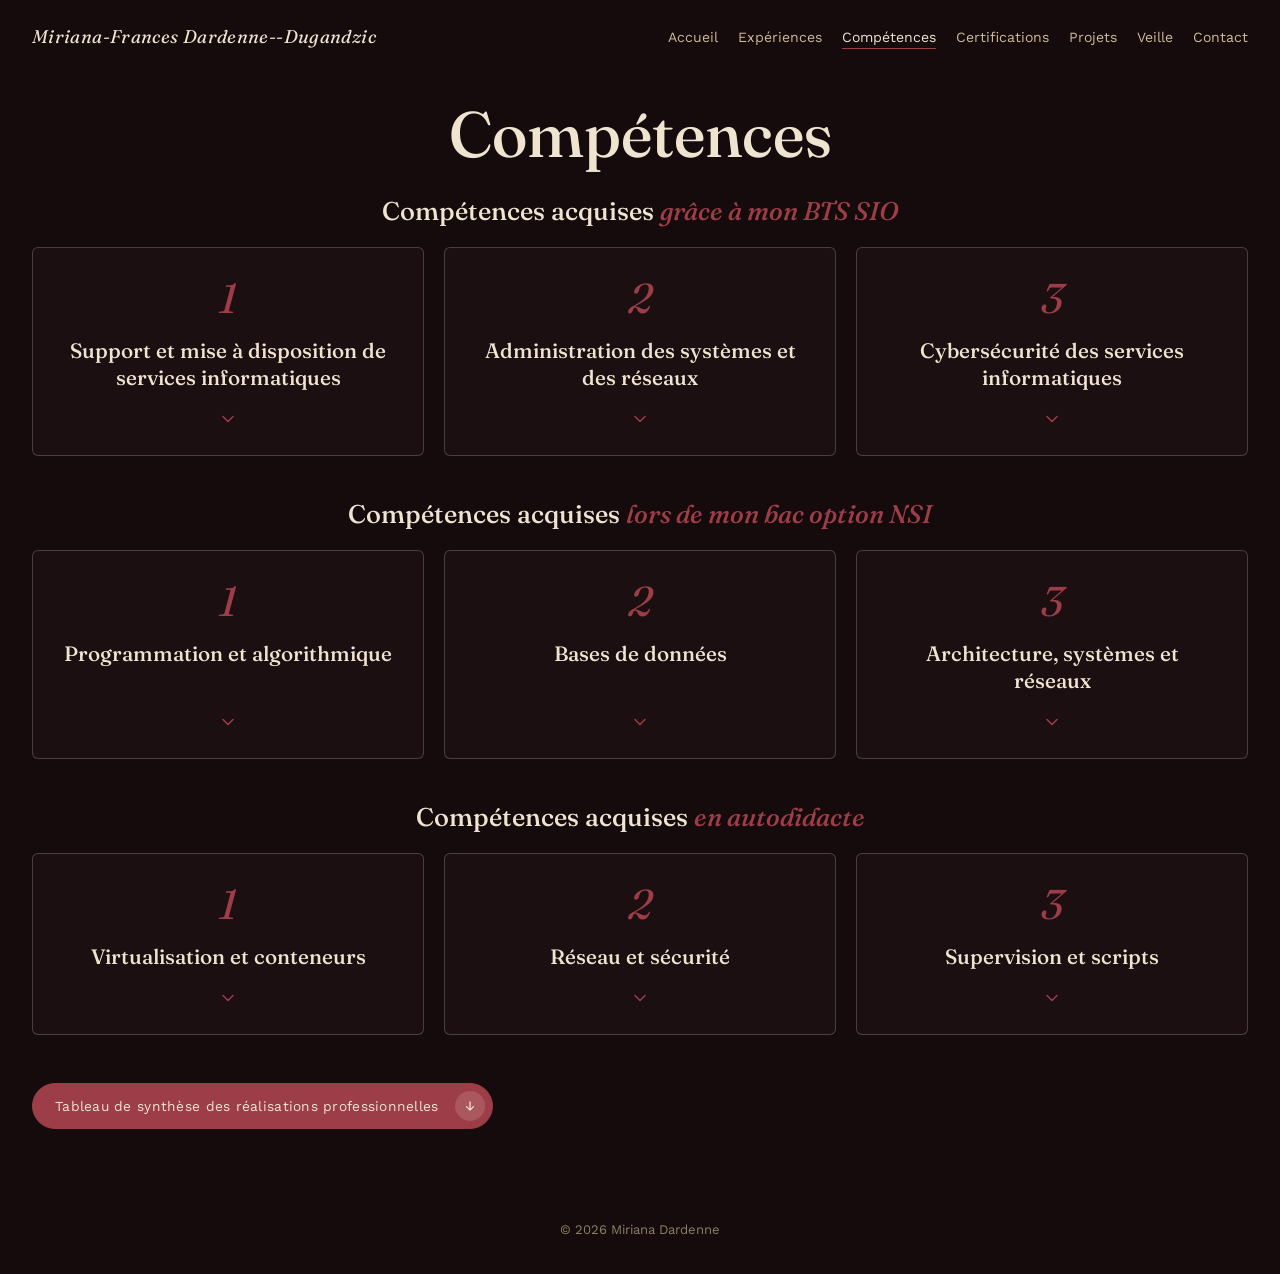
==== competences.html @ 725460bc "Add files via upload" ====
<!DOCTYPE html>
<html lang="fr">
<head>
<meta charset="UTF-8">
<meta name="viewport" content="width=device-width, initial-scale=1.0">
<title>Compétences — Miriana Dardenne</title>
<meta name="description" content="Compétences de Miriana Dardenne, étudiante en BTS SIO spécialité réseaux (SISR).">
<link rel="preconnect" href="https://fonts.googleapis.com">
<link rel="preconnect" href="https://fonts.gstatic.com" crossorigin>
<link href="https://fonts.googleapis.com/css2?family=Fraunces:ital,opsz,wght@0,9..144,300;0,9..144,400;0,9..144,500;0,9..144,600;1,9..144,400;1,9..144,500&family=Work+Sans:wght@300;400;500;600&display=swap" rel="stylesheet">
<link rel="stylesheet" href="style.css">
</head>
<body>

<header id="site-header">
  <div class="wrap">
    <a href="index.html" class="brand">Miriana-Frances Dardenne--Dugandzic</a>
    <button class="nav-toggle" id="navToggle" aria-label="Menu">
      <span></span><span></span><span></span>
    </button>
    <nav id="siteNav">
      <ul>
        <li><a href="index.html" class="nav-link">Accueil</a></li>
        <li><a href="index.html#apropos" class="nav-link">Expériences</a></li>
        <li><a href="competences.html#competences" class="nav-link">Compétences</a></li>
        <li><a href="index.html#certifications" class="nav-link">Certifications</a></li>
        <li><a href="projets.html#projets" class="nav-link">Projets</a></li>
        <li><a href="veille.html#veille" class="nav-link">Veille</a></li>
        <li><a href="index.html#contact" class="nav-link">Contact</a></li>
      </ul>
    </nav>
  </div>
</header>

<!-- ================= COMPÉTENCES ================= -->
<section id="competences" style="border-top:none;">
  <div class="wrap">
    <div class="section-head">
      <h2>Compétences</h2>
    </div>

    <section class="tier" data-tier>
      <h3 class="tier-title">Compétences acquises <em>grâce à mon BTS SIO</em></h3>
      <div class="tier-cards">
        <button class="tier-card" type="button" aria-expanded="false" aria-controls="tp-11" id="tc-11" data-i="1"><span class="tier-num">1</span><span class="tier-card-t">Support et mise à disposition de services informatiques</span><svg class="tier-chev" viewBox="0 0 24 24" width="20" height="20" fill="none" stroke="currentColor" stroke-width="1.8" stroke-linecap="round" stroke-linejoin="round" aria-hidden="true"><path d="M6 9l6 6 6-6"/></svg></button>
        <button class="tier-card" type="button" aria-expanded="false" aria-controls="tp-12" id="tc-12" data-i="2"><span class="tier-num">2</span><span class="tier-card-t">Administration des systèmes et des réseaux</span><svg class="tier-chev" viewBox="0 0 24 24" width="20" height="20" fill="none" stroke="currentColor" stroke-width="1.8" stroke-linecap="round" stroke-linejoin="round" aria-hidden="true"><path d="M6 9l6 6 6-6"/></svg></button>
        <button class="tier-card" type="button" aria-expanded="false" aria-controls="tp-13" id="tc-13" data-i="3"><span class="tier-num">3</span><span class="tier-card-t">Cybersécurité des services informatiques</span><svg class="tier-chev" viewBox="0 0 24 24" width="20" height="20" fill="none" stroke="currentColor" stroke-width="1.8" stroke-linecap="round" stroke-linejoin="round" aria-hidden="true"><path d="M6 9l6 6 6-6"/></svg></button>
      </div>
      <div class="tier-fold"><div class="tier-fold-in"><div class="tier-panels">
        <div class="tier-panel" id="tp-11" role="region" aria-labelledby="tc-11" hidden><div class="tier-skills">
          <div class="tier-acc"><button class="tier-acc-head" type="button" aria-expanded="false" aria-controls="ta-111" id="tab-111"><span class="tier-acc-num">01</span><span class="tier-acc-t">Gérer le patrimoine informatique</span><svg class="tier-acc-chev" viewBox="0 0 24 24" width="20" height="20" fill="none" stroke="currentColor" stroke-width="1.8" stroke-linecap="round" stroke-linejoin="round" aria-hidden="true"><path d="M6 9l6 6 6-6"/></svg></button><div class="tier-acc-body" id="ta-111" role="region" aria-labelledby="tab-111"><div class="tier-acc-in"><ul><li>Recenser les ressources numériques</li><li>Utiliser les référentiels et normes</li><li>Gérer les habilitations</li><li>Vérifier la continuité de service</li><li>Gérer les sauvegardes</li><li>Contrôler le respect des règles d’utilisation</li></ul></div></div></div>
          <div class="tier-acc"><button class="tier-acc-head" type="button" aria-expanded="false" aria-controls="ta-112" id="tab-112"><span class="tier-acc-num">02</span><span class="tier-acc-t">Répondre aux incidents et demandes</span><svg class="tier-acc-chev" viewBox="0 0 24 24" width="20" height="20" fill="none" stroke="currentColor" stroke-width="1.8" stroke-linecap="round" stroke-linejoin="round" aria-hidden="true"><path d="M6 9l6 6 6-6"/></svg></button><div class="tier-acc-body" id="ta-112" role="region" aria-labelledby="tab-112"><div class="tier-acc-in"><ul><li>Collecter, suivre et orienter les demandes</li><li>Traiter celles qui concernent les services réseau, système et applicatifs</li></ul></div></div></div>
          <div class="tier-acc"><button class="tier-acc-head" type="button" aria-expanded="false" aria-controls="ta-113" id="tab-113"><span class="tier-acc-num">03</span><span class="tier-acc-t">Développer la présence en ligne de l’organisation</span><svg class="tier-acc-chev" viewBox="0 0 24 24" width="20" height="20" fill="none" stroke="currentColor" stroke-width="1.8" stroke-linecap="round" stroke-linejoin="round" aria-hidden="true"><path d="M6 9l6 6 6-6"/></svg></button><div class="tier-acc-body" id="ta-113" role="region" aria-labelledby="tab-113"><div class="tier-acc-in"><ul><li>Valoriser son image sur les médias numériques dans le cadre juridique</li><li>Référencer les services en ligne et mesurer leur visibilité</li><li>Participer à l’évolution d’un site web</li></ul></div></div></div>
          <div class="tier-acc"><button class="tier-acc-head" type="button" aria-expanded="false" aria-controls="ta-114" id="tab-114"><span class="tier-acc-num">04</span><span class="tier-acc-t">Travailler en mode projet</span><svg class="tier-acc-chev" viewBox="0 0 24 24" width="20" height="20" fill="none" stroke="currentColor" stroke-width="1.8" stroke-linecap="round" stroke-linejoin="round" aria-hidden="true"><path d="M6 9l6 6 6-6"/></svg></button><div class="tier-acc-body" id="ta-114" role="region" aria-labelledby="tab-114"><div class="tier-acc-in"><ul><li>Analyser les objectifs et l’organisation d’un projet</li><li>Planifier</li><li>Suivre les indicateurs et analyser les écarts</li></ul></div></div></div>
          <div class="tier-acc"><button class="tier-acc-head" type="button" aria-expanded="false" aria-controls="ta-115" id="tab-115"><span class="tier-acc-num">05</span><span class="tier-acc-t">Mettre un service à disposition des utilisateurs</span><svg class="tier-acc-chev" viewBox="0 0 24 24" width="20" height="20" fill="none" stroke="currentColor" stroke-width="1.8" stroke-linecap="round" stroke-linejoin="round" aria-hidden="true"><path d="M6 9l6 6 6-6"/></svg></button><div class="tier-acc-body" id="ta-115" role="region" aria-labelledby="tab-115"><div class="tier-acc-in"><ul><li>Réaliser les tests d’intégration et d’acceptation</li><li>Déployer</li><li>Accompagner les utilisateurs</li></ul></div></div></div>
          <div class="tier-acc"><button class="tier-acc-head" type="button" aria-expanded="false" aria-controls="ta-116" id="tab-116"><span class="tier-acc-num">06</span><span class="tier-acc-t">Organiser mon développement professionnel</span><svg class="tier-acc-chev" viewBox="0 0 24 24" width="20" height="20" fill="none" stroke="currentColor" stroke-width="1.8" stroke-linecap="round" stroke-linejoin="round" aria-hidden="true"><path d="M6 9l6 6 6-6"/></svg></button><div class="tier-acc-body" id="ta-116" role="region" aria-labelledby="tab-116"><div class="tier-acc-in"><ul><li>Environnement d’apprentissage personnel</li><li>Veille informationnelle</li><li>Identité professionnelle</li><li>Projet professionnel</li></ul></div></div></div>
        </div></div>
        <div class="tier-panel" id="tp-12" role="region" aria-labelledby="tc-12" hidden><div class="tier-skills">
          <div class="tier-acc"><button class="tier-acc-head" type="button" aria-expanded="false" aria-controls="ta-121" id="tab-121"><span class="tier-acc-num">01</span><span class="tier-acc-t">Concevoir une solution d’infrastructure réseau</span><svg class="tier-acc-chev" viewBox="0 0 24 24" width="20" height="20" fill="none" stroke="currentColor" stroke-width="1.8" stroke-linecap="round" stroke-linejoin="round" aria-hidden="true"><path d="M6 9l6 6 6-6"/></svg></button><div class="tier-acc-body" id="ta-121" role="region" aria-labelledby="tab-121"><div class="tier-acc-in"><ul><li>Analyser un besoin et son contexte juridique</li><li>Étudier l’impact d’une évolution de l’infrastructure</li><li>Rédiger un dossier de choix et des spécifications techniques</li><li>Choisir les éléments garantissant qualité et disponibilité</li><li>Maquetter et prototyper</li><li>Préparer les tests de validation</li></ul></div></div></div>
          <div class="tier-acc"><button class="tier-acc-head" type="button" aria-expanded="false" aria-controls="ta-122" id="tab-122"><span class="tier-acc-num">02</span><span class="tier-acc-t">Installer, tester et déployer</span><svg class="tier-acc-chev" viewBox="0 0 24 24" width="20" height="20" fill="none" stroke="currentColor" stroke-width="1.8" stroke-linecap="round" stroke-linejoin="round" aria-hidden="true"><path d="M6 9l6 6 6-6"/></svg></button><div class="tier-acc-body" id="ta-122" role="region" aria-labelledby="tab-122"><div class="tier-acc-in"><ul><li>Installer et configurer les éléments d’infrastructure</li><li>Mettre en place la continuité de service et la QoS</li><li>Rédiger la documentation technique et utilisateur</li><li>Tester l’intégration et l’acceptation</li><li>Déployer</li></ul></div></div></div>
          <div class="tier-acc"><button class="tier-acc-head" type="button" aria-expanded="false" aria-controls="ta-123" id="tab-123"><span class="tier-acc-num">03</span><span class="tier-acc-t">Exploiter, dépanner et superviser</span><svg class="tier-acc-chev" viewBox="0 0 24 24" width="20" height="20" fill="none" stroke="currentColor" stroke-width="1.8" stroke-linecap="round" stroke-linejoin="round" aria-hidden="true"><path d="M6 9l6 6 6-6"/></svg></button><div class="tier-acc-body" id="ta-123" role="region" aria-labelledby="tab-123"><div class="tier-acc-in"><ul><li>Administrer sur site et à distance</li><li>Automatiser les tâches d’administration</li><li>Gérer les indicateurs et les journaux d’activité</li><li>Identifier, qualifier et traiter incidents et problèmes</li><li>Évaluer, maintenir et améliorer la qualité de service</li></ul></div></div></div>
        </div></div>
        <div class="tier-panel" id="tp-13" role="region" aria-labelledby="tc-13" hidden><div class="tier-skills">
          <div class="tier-acc"><button class="tier-acc-head" type="button" aria-expanded="false" aria-controls="ta-131" id="tab-131"><span class="tier-acc-num">01</span><span class="tier-acc-t">Protéger les données à caractère personnel</span><svg class="tier-acc-chev" viewBox="0 0 24 24" width="20" height="20" fill="none" stroke="currentColor" stroke-width="1.8" stroke-linecap="round" stroke-linejoin="round" aria-hidden="true"><path d="M6 9l6 6 6-6"/></svg></button><div class="tier-acc-body" id="ta-131" role="region" aria-labelledby="tab-131"><div class="tier-acc-in"><ul><li>Recenser les traitements</li><li>Identifier les risques</li><li>Appliquer la réglementation (RGPD)</li><li>Sensibiliser les utilisateurs</li></ul></div></div></div>
          <div class="tier-acc"><button class="tier-acc-head" type="button" aria-expanded="false" aria-controls="ta-132" id="tab-132"><span class="tier-acc-num">02</span><span class="tier-acc-t">Préserver l’identité numérique de l’organisation</span><svg class="tier-acc-chev" viewBox="0 0 24 24" width="20" height="20" fill="none" stroke="currentColor" stroke-width="1.8" stroke-linecap="round" stroke-linejoin="round" aria-hidden="true"><path d="M6 9l6 6 6-6"/></svg></button><div class="tier-acc-body" id="ta-132" role="region" aria-labelledby="tab-132"><div class="tier-acc-in"><ul><li>La protéger</li><li>Déployer les moyens de preuve électronique</li></ul></div></div></div>
          <div class="tier-acc"><button class="tier-acc-head" type="button" aria-expanded="false" aria-controls="ta-133" id="tab-133"><span class="tier-acc-num">03</span><span class="tier-acc-t">Sécuriser les équipements et les usages</span><svg class="tier-acc-chev" viewBox="0 0 24 24" width="20" height="20" fill="none" stroke="currentColor" stroke-width="1.8" stroke-linecap="round" stroke-linejoin="round" aria-hidden="true"><path d="M6 9l6 6 6-6"/></svg></button><div class="tier-acc-body" id="ta-133" role="region" aria-labelledby="tab-133"><div class="tier-acc-in"><ul><li>Informer sur les risques et les bonnes pratiques</li><li>Identifier les menaces et mettre en place les défenses</li><li>Gérer les accès et privilèges</li><li>Vérifier l’efficacité de la protection</li></ul></div></div></div>
          <div class="tier-acc"><button class="tier-acc-head" type="button" aria-expanded="false" aria-controls="ta-134" id="tab-134"><span class="tier-acc-num">04</span><span class="tier-acc-t">Garantir disponibilité, intégrité et confidentialité face aux cyberattaques</span><svg class="tier-acc-chev" viewBox="0 0 24 24" width="20" height="20" fill="none" stroke="currentColor" stroke-width="1.8" stroke-linecap="round" stroke-linejoin="round" aria-hidden="true"><path d="M6 9l6 6 6-6"/></svg></button><div class="tier-acc-body" id="ta-134" role="region" aria-labelledby="tab-134"><div class="tier-acc-in"><ul><li>Caractériser les risques</li><li>Recenser les conséquences d’une perte de D/I/C</li><li>Connaître les obligations légales d’archivage et de protection</li><li>Conserver les preuves numériques</li><li>Appliquer les procédures de conformité</li></ul></div></div></div>
          <div class="tier-acc"><button class="tier-acc-head" type="button" aria-expanded="false" aria-controls="ta-135" id="tab-135"><span class="tier-acc-num">05</span><span class="tier-acc-t">Assurer la cybersécurité d’une infrastructure réseau, d’un système, d’un service</span><svg class="tier-acc-chev" viewBox="0 0 24 24" width="20" height="20" fill="none" stroke="currentColor" stroke-width="1.8" stroke-linecap="round" stroke-linejoin="round" aria-hidden="true"><path d="M6 9l6 6 6-6"/></svg></button><div class="tier-acc-body" id="ta-135" role="region" aria-labelledby="tab-135"><div class="tier-acc-in"><ul><li>Vérifier la sûreté de l’infrastructure</li><li>Intégrer la sécurité dans les projets</li><li>Vérifier la conformité à une norme ou un référentiel</li><li>Prévenir les attaques</li><li>Détecter les actions malveillantes</li><li>Analyser les incidents de sécurité et mettre en œuvre des contre-mesures</li></ul></div></div></div>
        </div></div>
      </div></div></div>
    </section>
    <section class="tier" data-tier>
      <h3 class="tier-title">Compétences acquises <em>lors de mon bac option NSI</em></h3>
      <div class="tier-cards">
        <button class="tier-card" type="button" aria-expanded="false" aria-controls="tp-21" id="tc-21" data-i="1"><span class="tier-num">1</span><span class="tier-card-t">Programmation et algorithmique</span><svg class="tier-chev" viewBox="0 0 24 24" width="20" height="20" fill="none" stroke="currentColor" stroke-width="1.8" stroke-linecap="round" stroke-linejoin="round" aria-hidden="true"><path d="M6 9l6 6 6-6"/></svg></button>
        <button class="tier-card" type="button" aria-expanded="false" aria-controls="tp-22" id="tc-22" data-i="2"><span class="tier-num">2</span><span class="tier-card-t">Bases de données</span><svg class="tier-chev" viewBox="0 0 24 24" width="20" height="20" fill="none" stroke="currentColor" stroke-width="1.8" stroke-linecap="round" stroke-linejoin="round" aria-hidden="true"><path d="M6 9l6 6 6-6"/></svg></button>
        <button class="tier-card" type="button" aria-expanded="false" aria-controls="tp-23" id="tc-23" data-i="3"><span class="tier-num">3</span><span class="tier-card-t">Architecture, systèmes et réseaux</span><svg class="tier-chev" viewBox="0 0 24 24" width="20" height="20" fill="none" stroke="currentColor" stroke-width="1.8" stroke-linecap="round" stroke-linejoin="round" aria-hidden="true"><path d="M6 9l6 6 6-6"/></svg></button>
      </div>
      <div class="tier-fold"><div class="tier-fold-in"><div class="tier-panels">
        <div class="tier-panel" id="tp-21" role="region" aria-labelledby="tc-21" hidden><div class="tier-skills">
          <div class="tier-acc"><button class="tier-acc-head" type="button" aria-expanded="false" aria-controls="ta-211" id="tab-211"><span class="tier-acc-num">01</span><span class="tier-acc-t">Programmer en Python</span><svg class="tier-acc-chev" viewBox="0 0 24 24" width="20" height="20" fill="none" stroke="currentColor" stroke-width="1.8" stroke-linecap="round" stroke-linejoin="round" aria-hidden="true"><path d="M6 9l6 6 6-6"/></svg></button><div class="tier-acc-body" id="ta-211" role="region" aria-labelledby="tab-211"><div class="tier-acc-in"><ul><li>Variables, structures de contrôle, fonctions</li><li>Listes, tuples, dictionnaires</li><li>Programmation orientée objet</li><li>Lecture et écriture de fichiers</li></ul></div></div></div>
          <div class="tier-acc"><button class="tier-acc-head" type="button" aria-expanded="false" aria-controls="ta-212" id="tab-212"><span class="tier-acc-num">02</span><span class="tier-acc-t">Concevoir des algorithmes</span><svg class="tier-acc-chev" viewBox="0 0 24 24" width="20" height="20" fill="none" stroke="currentColor" stroke-width="1.8" stroke-linecap="round" stroke-linejoin="round" aria-hidden="true"><path d="M6 9l6 6 6-6"/></svg></button><div class="tier-acc-body" id="ta-212" role="region" aria-labelledby="tab-212"><div class="tier-acc-in"><ul><li>Tris, recherche dichotomique, algorithmes gloutons</li><li>Récursivité</li><li>Évaluer la complexité d’un algorithme</li></ul></div></div></div>
          <div class="tier-acc"><button class="tier-acc-head" type="button" aria-expanded="false" aria-controls="ta-213" id="tab-213"><span class="tier-acc-num">03</span><span class="tier-acc-t">Structures de données</span><svg class="tier-acc-chev" viewBox="0 0 24 24" width="20" height="20" fill="none" stroke="currentColor" stroke-width="1.8" stroke-linecap="round" stroke-linejoin="round" aria-hidden="true"><path d="M6 9l6 6 6-6"/></svg></button><div class="tier-acc-body" id="ta-213" role="region" aria-labelledby="tab-213"><div class="tier-acc-in"><ul><li>Piles, files, listes chaînées</li><li>Arbres et graphes</li></ul></div></div></div>
        </div></div>
        <div class="tier-panel" id="tp-22" role="region" aria-labelledby="tc-22" hidden><div class="tier-skills">
          <div class="tier-acc"><button class="tier-acc-head" type="button" aria-expanded="false" aria-controls="ta-221" id="tab-221"><span class="tier-acc-num">01</span><span class="tier-acc-t">Modéliser des données</span><svg class="tier-acc-chev" viewBox="0 0 24 24" width="20" height="20" fill="none" stroke="currentColor" stroke-width="1.8" stroke-linecap="round" stroke-linejoin="round" aria-hidden="true"><path d="M6 9l6 6 6-6"/></svg></button><div class="tier-acc-body" id="ta-221" role="region" aria-labelledby="tab-221"><div class="tier-acc-in"><ul><li>Modèle relationnel</li><li>Clés primaires et étrangères</li></ul></div></div></div>
          <div class="tier-acc"><button class="tier-acc-head" type="button" aria-expanded="false" aria-controls="ta-222" id="tab-222"><span class="tier-acc-num">02</span><span class="tier-acc-t">Interroger une base avec SQL</span><svg class="tier-acc-chev" viewBox="0 0 24 24" width="20" height="20" fill="none" stroke="currentColor" stroke-width="1.8" stroke-linecap="round" stroke-linejoin="round" aria-hidden="true"><path d="M6 9l6 6 6-6"/></svg></button><div class="tier-acc-body" id="ta-222" role="region" aria-labelledby="tab-222"><div class="tier-acc-in"><ul><li>Requêtes SELECT, jointures, agrégations</li><li>Insertion, mise à jour, suppression</li></ul></div></div></div>
        </div></div>
        <div class="tier-panel" id="tp-23" role="region" aria-labelledby="tc-23" hidden><div class="tier-skills">
          <div class="tier-acc"><button class="tier-acc-head" type="button" aria-expanded="false" aria-controls="ta-231" id="tab-231"><span class="tier-acc-num">01</span><span class="tier-acc-t">Comprendre le fonctionnement d’une machine</span><svg class="tier-acc-chev" viewBox="0 0 24 24" width="20" height="20" fill="none" stroke="currentColor" stroke-width="1.8" stroke-linecap="round" stroke-linejoin="round" aria-hidden="true"><path d="M6 9l6 6 6-6"/></svg></button><div class="tier-acc-body" id="ta-231" role="region" aria-labelledby="tab-231"><div class="tier-acc-in"><ul><li>Architecture matérielle et systèmes d’exploitation</li><li>Processus et ordonnancement</li></ul></div></div></div>
          <div class="tier-acc"><button class="tier-acc-head" type="button" aria-expanded="false" aria-controls="ta-232" id="tab-232"><span class="tier-acc-num">02</span><span class="tier-acc-t">Utiliser Linux en ligne de commande</span><svg class="tier-acc-chev" viewBox="0 0 24 24" width="20" height="20" fill="none" stroke="currentColor" stroke-width="1.8" stroke-linecap="round" stroke-linejoin="round" aria-hidden="true"><path d="M6 9l6 6 6-6"/></svg></button><div class="tier-acc-body" id="ta-232" role="region" aria-labelledby="tab-232"><div class="tier-acc-in"><ul><li>Arborescence, droits et commandes de base</li></ul></div></div></div>
          <div class="tier-acc"><button class="tier-acc-head" type="button" aria-expanded="false" aria-controls="ta-233" id="tab-233"><span class="tier-acc-num">03</span><span class="tier-acc-t">Comprendre les réseaux</span><svg class="tier-acc-chev" viewBox="0 0 24 24" width="20" height="20" fill="none" stroke="currentColor" stroke-width="1.8" stroke-linecap="round" stroke-linejoin="round" aria-hidden="true"><path d="M6 9l6 6 6-6"/></svg></button><div class="tier-acc-body" id="ta-233" role="region" aria-labelledby="tab-233"><div class="tier-acc-in"><ul><li>Modèle en couches, protocoles TCP/IP</li><li>Routage et sécurisation des échanges</li></ul></div></div></div>
        </div></div>
      </div></div></div>
    </section>
    <section class="tier" data-tier>
      <h3 class="tier-title">Compétences acquises <em>en autodidacte</em></h3>
      <div class="tier-cards">
        <button class="tier-card" type="button" aria-expanded="false" aria-controls="tp-31" id="tc-31" data-i="1"><span class="tier-num">1</span><span class="tier-card-t">Virtualisation et conteneurs</span><svg class="tier-chev" viewBox="0 0 24 24" width="20" height="20" fill="none" stroke="currentColor" stroke-width="1.8" stroke-linecap="round" stroke-linejoin="round" aria-hidden="true"><path d="M6 9l6 6 6-6"/></svg></button>
        <button class="tier-card" type="button" aria-expanded="false" aria-controls="tp-32" id="tc-32" data-i="2"><span class="tier-num">2</span><span class="tier-card-t">Réseau et sécurité</span><svg class="tier-chev" viewBox="0 0 24 24" width="20" height="20" fill="none" stroke="currentColor" stroke-width="1.8" stroke-linecap="round" stroke-linejoin="round" aria-hidden="true"><path d="M6 9l6 6 6-6"/></svg></button>
        <button class="tier-card" type="button" aria-expanded="false" aria-controls="tp-33" id="tc-33" data-i="3"><span class="tier-num">3</span><span class="tier-card-t">Supervision et scripts</span><svg class="tier-chev" viewBox="0 0 24 24" width="20" height="20" fill="none" stroke="currentColor" stroke-width="1.8" stroke-linecap="round" stroke-linejoin="round" aria-hidden="true"><path d="M6 9l6 6 6-6"/></svg></button>
      </div>
      <div class="tier-fold"><div class="tier-fold-in"><div class="tier-panels">
        <div class="tier-panel" id="tp-31" role="region" aria-labelledby="tc-31" hidden><div class="tier-skills">
          <div class="tier-acc"><button class="tier-acc-head" type="button" aria-expanded="false" aria-controls="ta-311" id="tab-311"><span class="tier-acc-num">01</span><span class="tier-acc-t">Déployer des services</span><svg class="tier-acc-chev" viewBox="0 0 24 24" width="20" height="20" fill="none" stroke="currentColor" stroke-width="1.8" stroke-linecap="round" stroke-linejoin="round" aria-hidden="true"><path d="M6 9l6 6 6-6"/></svg></button><div class="tier-acc-body" id="ta-311" role="region" aria-labelledby="tab-311"><div class="tier-acc-in"><ul><li>Virtualiser avec Proxmox VE</li><li>Conteneuriser avec Docker</li></ul></div></div></div>
        </div></div>
        <div class="tier-panel" id="tp-32" role="region" aria-labelledby="tc-32" hidden><div class="tier-skills">
          <div class="tier-acc"><button class="tier-acc-head" type="button" aria-expanded="false" aria-controls="ta-321" id="tab-321"><span class="tier-acc-num">01</span><span class="tier-acc-t">Sécuriser et interconnecter</span><svg class="tier-acc-chev" viewBox="0 0 24 24" width="20" height="20" fill="none" stroke="currentColor" stroke-width="1.8" stroke-linecap="round" stroke-linejoin="round" aria-hidden="true"><path d="M6 9l6 6 6-6"/></svg></button><div class="tier-acc-body" id="ta-321" role="region" aria-labelledby="tab-321"><div class="tier-acc-in"><ul><li>Pare-feu OPNsense et pfSense</li><li>Accès distant avec Tailscale</li><li>Reverse proxy avec Nginx</li></ul></div></div></div>
        </div></div>
        <div class="tier-panel" id="tp-33" role="region" aria-labelledby="tc-33" hidden><div class="tier-skills">
          <div class="tier-acc"><button class="tier-acc-head" type="button" aria-expanded="false" aria-controls="ta-331" id="tab-331"><span class="tier-acc-num">01</span><span class="tier-acc-t">Superviser et automatiser</span><svg class="tier-acc-chev" viewBox="0 0 24 24" width="20" height="20" fill="none" stroke="currentColor" stroke-width="1.8" stroke-linecap="round" stroke-linejoin="round" aria-hidden="true"><path d="M6 9l6 6 6-6"/></svg></button><div class="tier-acc-body" id="ta-331" role="region" aria-labelledby="tab-331"><div class="tier-acc-in"><ul><li>Tableaux de bord Grafana, logs avec Loki et Syslog</li><li>Scripts Bash</li></ul></div></div></div>
        </div></div>
      </div></div></div>
    </section>
    <div class="cta-row" style="margin-top:48px;">
      <a href="Tableau_synthese_realisations_professionnelles.xlsx" download class="btn btn-accent">Tableau de synthèse des réalisations professionnelles</a>
    </div>
  </div>
</section>

<footer>
  <div class="wrap">
    <span>© 2026 Miriana Dardenne</span>
  </div>
</footer>

<script src="script.js"></script>
<script>
// Par étage : 3 catégories -> panneau dessous -> chaque compétence se déplie (re-clic = referme)
document.querySelectorAll('[data-tier]').forEach(function(tier){
  var cards=[].slice.call(tier.querySelectorAll('.tier-card'));
  var panels=[].slice.call(tier.querySelectorAll('.tier-panel'));
  var fold=tier.querySelector('.tier-fold');
  cards.forEach(function(c){
    c.addEventListener('click',function(){
      var open=c.getAttribute('aria-expanded')!=='true';
      cards.forEach(function(x){var on=open&&x===c;x.setAttribute('aria-expanded',on);x.classList.toggle('active',on);});
      panels.forEach(function(p){p.hidden=!(open&&p.id===c.getAttribute('aria-controls'));});
      fold.classList.toggle('open',open);
    });
  });
  tier.querySelectorAll('.tier-acc-head').forEach(function(h){
    h.addEventListener('click',function(){
      var open=h.getAttribute('aria-expanded')!=='true';
      h.setAttribute('aria-expanded',open);
      h.parentElement.classList.toggle('open',open);
    });
  });
});
</script>

</body>
</html>
---- style.css ----
:root{
  --bg: #150a0c;
  --bg-panel: #1c0f12;
  --bg-panel-2: #241417;
  --bordeaux: #6e2430;
  --bordeaux-light: #9c3d47;
  --bordeaux-deep: #421821;
  --bordeaux-panel: #35161d;
  --beige: #efe4d0;
  --beige-dim: #cdbb98;
  --beige-muted: #8f7f64;
  --line: rgba(239,228,208,0.12);
  --line-strong: rgba(239,228,208,0.22);
  --radius: 2px;
  --maxw: 1140px;
}

*{ box-sizing:border-box; }

html{ scroll-behavior:smooth; }

body{
  margin:0;
  background:var(--bg);
  color:var(--beige-dim);
  font-family:'Work Sans', sans-serif;
  font-weight:400;
  line-height:1.6;
  -webkit-font-smoothing:antialiased;
}

h1,h2,h3{
  font-family:'Fraunces', serif;
  color:var(--beige);
  margin:0;
  font-weight:500;
}

a{ color:inherit; text-decoration:none; }

::selection{ background:var(--bordeaux); color:var(--beige); }

.wrap{
  max-width:var(--maxw);
  margin:0 auto;
  padding:0 32px;
}

/* ---------- Header ---------- */
header{
  position:fixed;
  top:0; left:0; right:0;
  z-index:100;
  padding:22px 0;
  transition:background .35s ease, padding .35s ease, border-color .35s ease;
  border-bottom:1px solid transparent;
}
header.scrolled{
  background:rgba(21,10,12,0.92);
  backdrop-filter:blur(8px);
  padding:14px 0;
  border-bottom:1px solid transparent;
}
header .wrap{
  display:flex;
  align-items:center;
  justify-content:space-between;
}
.brand{
  font-family:'Fraunces', serif;
  font-style:italic;
  font-size:1.15rem;
  color:var(--beige);
  letter-spacing:.02em;
}
nav ul{
  display:flex;
  gap:20px;
  list-style:none;
  margin:0; padding:0;
}
nav a{
  font-size:.88rem;
  color:var(--beige-dim);
  position:relative;
  padding-bottom:4px;
  transition:color .25s ease;
}
nav a::after{
  content:'';
  position:absolute;
  left:0; bottom:0;
  width:0; height:1px;
  background:var(--bordeaux-light);
  transition:width .3s ease;
}
nav a:hover, nav a.active{ color:var(--beige); }
nav a:hover::after, nav a.active::after{ width:100%; }

.nav-toggle{
  display:none;
  flex-direction:column;
  gap:5px;
  background:none;
  border:none;
  cursor:pointer;
  padding:6px;
}
.nav-toggle span{
  width:22px; height:1px;
  background:var(--beige);
  display:block;
}

/* ---------- Hero ---------- */
.hero{
  position:relative;
  min-height:0;
  display:flex;
  align-items:center;
  overflow:hidden;
}
#network-canvas{
  position:absolute;
  inset:0;
  width:100%; height:100%;
  opacity:.55;
}
.hero .wrap{
  position:relative;
  z-index:2;
  width:100%;
}
.hero-eyebrow{
  font-size:.85rem;
  color:var(--beige-muted);
  margin-bottom:18px;
  opacity:0;
  animation:rise .8s ease .1s forwards;
}
.hero h1{
  font-size:clamp(3.2rem, 9vw, 6.4rem);
  line-height:.98;
  letter-spacing:-.01em;
  opacity:0;
  animation:rise .9s ease .25s forwards;
}
.hero h1 em{
  font-style:italic;
  color:var(--bordeaux-light);
}
.hero p.lead{
  max-width:520px;
  margin-top:26px;
  font-size:1.08rem;
  color:var(--beige-dim);
  opacity:0;
  animation:rise .9s ease .45s forwards;
}
.hero .cta-row{
  margin-top:38px;
  display:flex;
  gap:18px;
  flex-wrap:wrap;
  opacity:0;
  animation:rise .9s ease .6s forwards;
}
.btn{
  display:inline-block;
  padding:13px 28px;
  font-size:.92rem;
  border:1px solid var(--line-strong);
  border-radius:var(--radius);
  transition:border-color .25s ease, background .25s ease, color .25s ease;
}
.btn-primary{
  background:var(--bordeaux);
  border-color:var(--bordeaux);
  color:var(--beige);
}
.btn-primary:hover{ background:var(--bordeaux-light); border-color:var(--bordeaux-light); }
.btn-ghost:hover{ border-color:var(--beige-dim); color:var(--beige); }
.btn-accent{
  background:var(--bordeaux-light);
  border-color:var(--bordeaux-light);
  color:var(--beige);
}
.btn-accent:hover{ background:var(--bordeaux); border-color:var(--bordeaux); }

@keyframes rise{
  from{ opacity:0; transform:translateY(16px); }
  to{ opacity:1; transform:translateY(0); }
}

/* ---------- Sections ---------- */
section{
  padding:56px 0;
  border-top:none;
}
.section-head{
  display:flex;
  align-items:baseline;
  gap:18px;
  margin-bottom:32px;
}
.section-head .index{
  font-family:'Fraunces', serif;
  font-style:italic;
  color:var(--bordeaux-light);
  font-size:1rem;
}
.section-head h2{
  font-size:2.1rem;
}

/* Introduction courte en haut d'une page dédiée (Projets, Veille) */
.page-lead{
  max-width:640px;
  margin-bottom:48px;
  font-size:1.03rem;
}

/* Panneau de fond bordeaux clair, réservé aux grosses sections
   (À propos, Compétences, Expériences, Contact) */
.section-panel{
  background:var(--bordeaux-panel);
  border:1px solid var(--bordeaux-light);
  border-radius:6px;
  padding:56px;
}

/* Panneau sans cadre (section À propos) */
.section-panel.no-frame{
  background:none;
  border:none;
  border-radius:0;
  padding:0;
}

/* À propos */
.apropos-grid{
  display:grid;
  grid-template-columns:1.1fr 1fr;
  gap:64px;
}
.apropos-bio p{ margin:0 0 20px; font-size:1.03rem; }
.info-list{
  list-style:none; margin:26px 0 0; padding:0;
  display:flex; flex-wrap:wrap; gap:10px 22px;
  font-size:.9rem;
  color:var(--beige-muted);
}
.info-list li::before{ content:'— '; color:var(--bordeaux-light); }

.timeline{ position:relative; padding-left:26px; }
.timeline::before{
  content:'';
  position:absolute; left:0; top:4px; bottom:4px;
  width:1px;
  background:var(--line-strong);
}
.timeline-item{ position:relative; padding-bottom:28px; }
.timeline-item:last-child{ padding-bottom:0; }
.timeline-item::before{
  content:'';
  position:absolute; left:-30px; top:6px;
  width:7px; height:7px;
  background:var(--bordeaux-light);
  border-radius:50%;
}
.timeline-year{
  font-size:.82rem;
  color:var(--bordeaux-light);
  display:block;
  margin-bottom:4px;
  font-family:'Fraunces', serif;
}
.timeline-item h3{
  font-size:1rem;
  font-weight:500;
  margin-bottom:3px;
}
.timeline-item p{
  margin:0;
  font-size:.9rem;
  color:var(--beige-muted);
}

/* Parcours (À propos) : texte en gras, étiquettes d'état, bulle de présentation */
.parcours{ max-width:760px; }
.parcours .timeline-item h3{ font-weight:600; font-size:1.1rem; }
.parcours .timeline-item p{ font-weight:600; }
.timeline-state{
  display:block;
  font-size:.8rem;
  color:var(--beige-muted);
  margin-bottom:2px;
}
.timeline-item.is-current .timeline-state{ color:var(--beige); }
.timeline-item.is-current::before{
  background:var(--beige);
  box-shadow:0 0 0 4px rgba(156,61,71,.55);
}
.parcours-cols{
  display:grid;
  grid-template-columns:1fr 1fr;
  gap:64px;
  align-items:stretch;
}
/* Les deux colonnes ont la même hauteur : les points se répartissent pour finir au même niveau */
.parcours-col{ display:flex; flex-direction:column; }
.parcours-col .timeline{
  flex:1;
  display:flex;
  flex-direction:column;
  justify-content:space-between;
}
.parcours-exp{ margin-top:0; }
.timeline-sub{ margin-top:22px; }
.col-title{
  font-size:1.9rem;
  line-height:1.1;
  margin-bottom:36px;
  padding-left:26px;
}
.parcours-col-right .col-title{ padding-left:0; padding-right:26px; text-align:right; }
/* Version miroir : tige et points à droite, texte collé à droite */
.parcours-mirror{ padding-left:0; padding-right:26px; text-align:right; }
.parcours-mirror::before{ left:auto; right:0; }
.parcours-mirror .timeline-item::before{ left:auto; right:-30px; }
.parcours-exp .timeline-item{ padding-bottom:28px; }
.parcours-exp .timeline-item:last-child{ padding-bottom:0; }
.timeline-item.is-pro .timeline-state{ color:var(--beige); }
.about-bubble{
  margin-top:56px;
  padding:36px 40px;
  background:var(--bordeaux-deep);
  border:1px solid var(--line-strong);
  border-radius:6px;
}
.about-bubble p{ margin:0 0 20px; font-size:1.03rem; }
.about-bubble .info-list{ margin-top:6px; }

/* Compétences */
.skills-grid{
  display:grid;
  grid-template-columns:repeat(2, 1fr);
  gap:1px;
  background:var(--line);
  border:1px solid var(--line);
}
.skill-card{
  background:transparent;
  padding:38px;
}
.skill-card h3{
  font-size:1.15rem;
  margin-bottom:18px;
  font-weight:500;
}
.tag-row{ display:flex; flex-wrap:wrap; gap:9px; }
.tag{
  font-family:'Work Sans', sans-serif;
  font-size:.78rem;
  padding:6px 12px;
  border:1px solid var(--line-strong);
  color:var(--beige-dim);
  border-radius:var(--radius);
}

/* Chiffres clés (entre l'accueil et À propos) */
.stats-band{ padding:26px 0; }
.stats-band + section{ padding-top:32px; }
.stats-row{ display:flex; flex-wrap:wrap; gap:14px 56px; }
.stat{ display:flex; flex-direction:row; align-items:baseline; gap:10px; }
.stat-value{
  font-family:'Fraunces', serif;
  font-weight:500;
  font-size:2rem;
  line-height:1;
  color:var(--beige);
}
.stat-value em{ font-style:normal; color:var(--bordeaux-light); }
.stat-label{ font-size:.95rem; color:var(--beige-muted); }

/* Bouton Compétences en fin de bloc Expériences */
.exp-next{ margin-top:56px; }
.exp-next p{
  margin:0 0 16px;
  font-family:'Fraunces', serif;
  font-style:italic;
  font-size:1.05rem;
  color:var(--beige-dim);
}

/* Page Compétences : cartes */
.comp-grid{
  display:grid;
  grid-template-columns:repeat(2, 1fr);
  gap:20px;
  margin-top:30px;
}
.comp-card{
  display:flex;
  flex-direction:column;
  gap:16px;
  background:var(--bordeaux-panel);
  border:1px solid var(--line-strong);
  border-radius:6px;
  padding:32px 30px;
  transition:border-color .25s ease;
}
.comp-card:hover{ border-color:var(--bordeaux-light); }
.comp-head{ display:flex; align-items:center; gap:14px; }
.comp-head svg{ color:var(--bordeaux-light); flex-shrink:0; }
.comp-head h3{ font-size:1.15rem; }
.comp-card p{ margin:0; font-size:.95rem; color:var(--beige-muted); flex-grow:1; }

/* Certifications & Formations */
.cert-grid{
  display:grid;
  grid-template-columns:repeat(3, 1fr);
  gap:20px;
  margin-top:30px;
}
.cert-card{
  display:flex;
  flex-direction:column;
  align-items:center;
  text-align:center;
  background:var(--bordeaux-panel);
  border:1px solid var(--line-strong);
  border-radius:14px;
  padding:36px 28px 32px;
  transition:border-color .25s ease;
}
.cert-card:hover{ border-color:var(--bordeaux-light); }
.cert-icon{
  width:104px; height:104px;
  display:flex; align-items:center; justify-content:center;
  border-radius:50%;
  background:var(--bordeaux-deep);
  color:var(--bordeaux-light);
  margin-bottom:26px;
}
.cert-card h3{ font-size:1.12rem; line-height:1.35; margin-bottom:12px; }
.cert-card p{ margin:0 0 26px; font-size:.9rem; color:var(--beige-muted); flex-grow:1; }
.cert-verify{
  display:inline-flex;
  align-items:center;
  gap:9px;
  padding:9px 22px;
  font-size:.88rem;
  color:var(--beige-dim);
  border:1px solid var(--line-strong);
  border-radius:999px;
  transition:border-color .25s ease, color .25s ease, background .25s ease;
}
.cert-verify:hover{ border-color:var(--bordeaux-light); color:var(--beige); background:var(--bordeaux-deep); }

/* Bouton « Mes compétences » centré sous les certifications */
.cta-center{ display:flex; justify-content:center; margin-top:56px; }
.btn-feature{
  display:inline-flex;
  align-items:center;
  gap:14px;
  padding:18px 52px;
  font-family:'Fraunces', serif;
  font-style:italic;
  font-size:1.2rem;
  color:var(--beige);
  background:var(--bordeaux-light);
  border:1px solid var(--bordeaux-light);
  border-radius:999px;
  box-shadow:0 0 0 5px rgba(156,61,71,.22);
  transition:background .3s ease, box-shadow .3s ease, transform .3s ease;
}
.btn-feature svg{ transition:transform .3s ease; }
.btn-feature:hover{
  background:var(--bordeaux);
  box-shadow:0 0 0 9px rgba(156,61,71,.2);
}
.btn-feature:hover svg{ transform:translateX(5px); }
.btn-feature:focus-visible{ outline:2px solid var(--beige); outline-offset:6px; }

/* Stack technique */
.stack-grid{
  display:grid;
  grid-template-columns:repeat(5, 1fr);
  gap:16px;
}
.stack-item{
  display:flex;
  flex-direction:column;
  align-items:center;
  justify-content:center;
  gap:14px;
  padding:30px 12px;
  background:var(--bordeaux-deep);
  border:1px solid var(--line-strong);
  border-radius:6px;
  color:var(--beige-dim);
  font-size:.88rem;
  text-align:center;
  transition:border-color .25s ease, color .25s ease, background .25s ease;
}
.stack-item svg{ color:var(--bordeaux-light); transition:color .25s ease; }
.stack-item:hover{ border-color:var(--bordeaux-light); color:var(--beige); background:var(--bg-panel-2); }
.stack-item:hover svg{ color:var(--beige); }

/* Projets */
.projects-grid{
  display:grid;
  grid-template-columns:repeat(auto-fit, minmax(280px, 1fr));
  gap:1px;
  background:var(--line);
  border:1px solid var(--line);
}
.project-card{
  background:var(--bg);
  padding:34px;
  display:flex;
  flex-direction:column;
  transition:background .3s ease;
}
.project-card:hover{ background:var(--bg-panel); }
.project-meta{
  font-size:.78rem;
  color:var(--bordeaux-light);
  margin-bottom:14px;
  font-family:'Fraunces', serif;
  font-style:italic;
}
.project-card h3{
  font-size:1.15rem;
  margin-bottom:12px;
}
.project-card p{
  font-size:.92rem;
  color:var(--beige-muted);
  flex-grow:1;
  margin:0 0 18px;
}

/* Expériences */
.exp-columns{
  display:grid;
  grid-template-columns:1fr 1fr;
  gap:64px;
}
h3.group-title{
  font-size:.95rem;
  text-transform:none;
  color:var(--beige);
  font-weight:500;
  margin-bottom:30px;
  font-family:'Work Sans', sans-serif;
  padding-bottom:10px;
  border-bottom:none;
}

/* Groupes de projets (Projets personnels / Projets de formation) */
.projects-group + .projects-group{ margin-top:64px; }

/* Veille */
.veille-grid{
  display:grid;
  grid-template-columns:repeat(3, 1fr);
  gap:28px;
}
.veille-card{
  border-left:1px solid var(--bordeaux-light);
  padding-left:22px;
}
.veille-card h3{
  font-size:1.05rem;
  margin-bottom:10px;
}
.veille-card p{
  font-size:.9rem;
  color:var(--beige-muted);
  margin:0;
}

/* Contact */
.contact-grid{
  display:grid;
  grid-template-columns:1.1fr 1fr;
  gap:64px;
  align-items:start;
}
.contact-grid h2.big{
  font-size:clamp(2.2rem, 5vw, 3.4rem);
  line-height:1.05;
}
.contact-intro p{
  margin:20px 0 30px;
  max-width:420px;
  font-size:1rem;
  color:var(--beige-dim);
}
.contact-intro .contact-list{ margin-top:0; }

.contact-form{
  display:flex;
  flex-direction:column;
  gap:24px;
}
.form-row{
  display:flex;
  flex-direction:column;
  gap:8px;
}
.form-row label{
  font-size:.78rem;
  color:var(--beige-muted);
}
.form-row input,
.form-row textarea{
  background:transparent;
  border:none;
  border-bottom:1px solid var(--line-strong);
  padding:9px 2px;
  font-family:'Work Sans', sans-serif;
  font-size:.98rem;
  color:var(--beige);
  outline:none;
  transition:border-color .25s ease;
}
.form-row input:focus,
.form-row textarea:focus{
  border-color:var(--bordeaux-light);
}
.form-row textarea{
  resize:vertical;
  min-height:90px;
}
.form-submit{
  align-self:flex-start;
  border:none;
  cursor:pointer;
  font-family:inherit;
}
.contact-list{
  list-style:none; margin:0; padding:0;
}
.contact-list li{
  border-bottom:none;
  padding:20px 0;
  display:flex;
  justify-content:space-between;
  align-items:center;
  font-size:.98rem;
}
.contact-list li span.label{
  color:var(--beige-muted);
  font-size:.82rem;
}
.contact-list li a, .contact-list li span.value{
  color:var(--beige);
}
.contact-list li a:hover{ color:var(--bordeaux-light); }

footer{
  padding:34px 0;
  border-top:none;
  font-size:.82rem;
  color:var(--beige-muted);
}
footer .wrap{
  display:flex;
  justify-content:space-between;
  flex-wrap:wrap;
  gap:12px;
}

/* ---------- Responsive ---------- */
/* Menu burger dès 1100px (8 liens dans le menu) */
@media (max-width: 1100px){
  nav{
    position:fixed;
    top:0; right:0;
    height:100vh;
    width:min(78vw, 320px);
    background:var(--bg-panel);
    border-left:1px solid var(--line);
    transform:translateX(100%);
    transition:transform .4s ease;
    z-index:99;
    padding:100px 36px;
  }
  nav.open{ transform:translateX(0); }
  nav ul{ flex-direction:column; gap:26px; }
  .nav-toggle{ display:flex; z-index:101; }
  .nav-toggle.open span:nth-child(1){ transform:translateY(6px) rotate(45deg); }
  .nav-toggle.open span:nth-child(2){ opacity:0; }
  .nav-toggle.open span:nth-child(3){ transform:translateY(-6px) rotate(-45deg); }
}

@media (max-width: 860px){
  .apropos-grid, .exp-columns, .contact-grid{
    grid-template-columns:1fr;
    gap:44px;
  }
  .parcours-cols{ grid-template-columns:1fr; gap:64px; }
  .parcours-mirror{ padding-left:26px; padding-right:0; text-align:left; }
  .parcours-mirror::before{ left:0; right:auto; }
  .parcours-mirror .timeline-item::before{ left:-30px; right:auto; }
  .parcours-col-right .col-title{ padding-left:26px; padding-right:0; text-align:left; }
  .skills-grid{ grid-template-columns:1fr; }
  .stack-grid{ grid-template-columns:repeat(3, 1fr); gap:12px; }
  .cert-grid{ grid-template-columns:1fr 1fr; }
  .comp-grid{ grid-template-columns:1fr; }
  .stats-band{ padding:22px 0; }
  .stats-band + section{ padding-top:24px; }
  .stats-row{ gap:12px 32px; }
  .veille-grid{ grid-template-columns:1fr; gap:36px; }

  section{ padding:40px 0; }
  .wrap{ padding:0 22px; }
  .section-panel{ padding:32px 22px; }
  .about-bubble{ padding:26px 22px; margin-top:44px; }
}
@media (max-width: 480px){
  .cert-grid{ grid-template-columns:1fr; }
  .stack-grid{ grid-template-columns:repeat(2, 1fr); }
}

/* ===== Certifications : cartes sans cadre, logos reconnaissables ===== */
.cert-grid{ gap:56px 40px; margin-top:44px; }
.cert-card{
  background:none;
  border:none;
  border-radius:0;
  padding:0;
}
.cert-logo{
  width:100%;
  height:150px;
  display:flex; flex-direction:column; align-items:center; justify-content:center; gap:10px;
  background:#fff;
  border-radius:18px;
  padding:18px 26px;
  margin-bottom:26px;
  box-shadow:0 14px 34px rgba(0,0,0,.35);
  transition:transform .3s ease, box-shadow .3s ease;
}
.cert-card:hover .cert-logo{ transform:translateY(-4px); box-shadow:0 20px 40px rgba(0,0,0,.45); }
.cert-logo img{ max-width:100%; max-height:84px; object-fit:contain; display:block; }
.cert-topic{
  font-family:'Work Sans', sans-serif;
  font-weight:700;
  font-size:.82rem;
  letter-spacing:.16em;
  text-transform:uppercase;
  color:#6b4de0;
}
.cert-card h3{ font-size:1.4rem; font-weight:700; line-height:1.25; margin-bottom:12px; }
.cert-card p{ font-size:.92rem; }
@media (max-width: 480px){ .cert-logo{ height:130px; } }

/* ===== Zone « Mes compétences » : lignes épaisses haut et bas + texte ===== */
.cta-zone{
  margin-top:44px;
  padding:56px 0 64px;
  border-top:4px solid var(--line-strong);
  border-bottom:4px solid var(--line-strong);
  text-align:center;
}
.cta-zone .cta-text{
  max-width:720px;
  margin:0 auto 44px;
  font-family:'Fraunces', serif;
  font-style:italic;
  font-size:1.35rem;
  line-height:1.6;
  color:var(--beige-dim);
}
.cta-zone .cta-center{ margin-top:0; }
@media (max-width: 720px){
  .cta-zone{ padding:40px 0 48px; }
  .cta-zone .cta-text{ font-size:1.12rem; }
}

/* Pied de page : seul le copyright reste, centré */
footer .wrap{ justify-content:center; }

/* Bande de chiffres clés : lignes fines au-dessus et en dessous */
.stats-band{
  border-top:1px solid var(--line-strong);
  border-bottom:1px solid var(--line-strong);
}

/* Titre « Formation et Certifications » : contour rose, intérieur semi-transparent */
.section-head h2.title-outline{
  color:rgba(120,40,50,.6);
  font-size:clamp(1.9rem, 4vw, 2.9rem);
  width:100%;
  text-align:center;
  line-height:1.1;
  -webkit-text-stroke:0.8px var(--beige);
  paint-order:stroke fill;
  font-weight:600;
}

/* ===== Stack technique : colonnes avec flèches ===== */
.stack-carousel{
  position:relative;
  display:flex; align-items:center; gap:16px;
  padding:34px 0 40px;
}
.stack-viewport{
  flex:1; min-width:0;
  overflow-x:auto;
  scroll-behavior:smooth;
  scroll-snap-type:x proximity;
  scrollbar-width:none;
  padding:0 4px 28px; margin-bottom:-28px;
}
.stack-viewport::-webkit-scrollbar{ display:none; }
.stack-track{ display:flex; gap:30px; width:max-content; }
.stack-card{ scroll-snap-align:start; }
.stack-arrow{
  flex:none;
  width:48px; height:48px;
  border-radius:50%;
  display:flex; align-items:center; justify-content:center;
  color:var(--beige);
  background:rgba(156,61,71,.28);
  border:1.5px solid var(--bordeaux-light);
  cursor:pointer;
  transition:background .25s ease, opacity .25s ease, transform .25s ease;
}
.stack-arrow:hover{ background:var(--bordeaux-light); transform:scale(1.06); }
.stack-arrow:disabled{ opacity:.3; cursor:default; transform:none; background:rgba(156,61,71,.28); }
.stack-card{ width:250px; flex:none; }
.stack-tab{
  width:82%;
  margin:0 auto -1px;
  padding:13px 12px 14px;
  text-align:center;
  font-family:'Work Sans', sans-serif;
  font-weight:600;
  font-size:1rem;
  line-height:1.2;
  color:var(--beige);
  background:#4b1f27;
  border-radius:12px 12px 0 0;
  position:relative; z-index:1;
}
.stack-body{
  list-style:none; margin:0; padding:6px 22px;
  background:#f1e8d8;
  border-radius:16px;
  box-shadow:0 16px 34px rgba(0,0,0,.4);
}
.stack-row{
  display:flex; align-items:center; justify-content:center; gap:14px;
  height:84px;
  color:#2b1a1d;
  font-family:'Work Sans', sans-serif;
  font-weight:600;
  font-size:1.05rem;
}
.stack-row + .stack-row{ border-top:1px solid rgba(43,26,29,.15); }
.stack-row svg{ color:#9c3d47; flex:none; }
@media (max-width: 720px){
  .stack-card{ width:210px; }
  .stack-row{ height:72px; font-size:.95rem; }
  .stack-arrow{ width:40px; height:40px; }
  .stack-carousel{ gap:8px; }
}

/* ===== Page Compétences : explorateur interactif + référentiel ===== */
.skill-explorer{
  display:grid;
  grid-template-columns:minmax(260px, 340px) 1fr;
  gap:36px;
  margin-top:36px;
  align-items:start;
}
.skill-tabs{ display:flex; flex-direction:column; gap:12px; }
.skill-tab{
  display:flex; align-items:center; gap:16px;
  text-align:left;
  width:100%;
  padding:16px 18px;
  color:var(--beige-dim);
  background:rgba(156,61,71,.08);
  border:1px solid var(--line);
  border-left:3px solid transparent;
  border-radius:14px;
  cursor:pointer;
  font-family:inherit;
  transition:background .25s ease, border-color .25s ease, color .25s ease, transform .25s ease;
}
.skill-tab:hover{ background:rgba(156,61,71,.2); transform:translateX(4px); }
.skill-tab.active{
  background:rgba(156,61,71,.3);
  border-color:var(--bordeaux-light);
  border-left-width:3px;
  color:var(--beige);
}
.skill-tab:focus-visible, .acc-head:focus-visible, .ref-toggle:focus-visible{ outline:2px solid var(--beige); outline-offset:3px; }
.skill-tab-icon{
  flex:none; width:46px; height:46px; border-radius:12px;
  display:flex; align-items:center; justify-content:center;
  color:var(--bordeaux-light);
  background:rgba(156,61,71,.2);
  transition:background .25s ease, color .25s ease;
}
.skill-tab.active .skill-tab-icon{ background:var(--bordeaux-light); color:var(--beige); }
.skill-tab-text{ display:flex; flex-direction:column; gap:3px; }
.skill-tab-text strong{ font-family:'Work Sans', sans-serif; font-weight:600; font-size:1rem; }
.skill-tab-text small{ font-size:.82rem; color:var(--beige-muted); }

.skill-panels{
  background:rgba(156,61,71,.1);
  border:1px solid var(--line);
  border-radius:20px;
  padding:34px 38px 38px;
  min-height:100%;
}
.skill-panel.active{ animation:panel-in .45s ease; }
@keyframes panel-in{ from{ opacity:0; transform:translateY(12px); } to{ opacity:1; transform:none; } }
.skill-panel h3{ font-size:1.7rem; font-weight:600; margin-bottom:10px; }
.skill-desc{ color:var(--beige-dim); line-height:1.65; margin-bottom:26px; }
.skill-panel h4{
  font-family:'Work Sans', sans-serif;
  font-size:.74rem; font-weight:600;
  letter-spacing:.16em; text-transform:uppercase;
  color:var(--bordeaux-light);
  margin:26px 0 12px;
}
.skill-can{ list-style:none; margin:0; padding:0; display:grid; gap:10px; }
.skill-can li{
  position:relative; padding-left:30px;
  color:var(--beige); line-height:1.5;
}
.skill-can li::before{
  content:""; position:absolute; left:0; top:.28em;
  width:16px; height:16px; border-radius:50%;
  background:rgba(156,61,71,.35) url("data:image/svg+xml,%3Csvg xmlns='http://www.w3.org/2000/svg' viewBox='0 0 24 24' fill='none' stroke='%23efe4d0' stroke-width='3.2' stroke-linecap='round' stroke-linejoin='round'%3E%3Cpath d='M6 12.5l4 4 8-9'/%3E%3C/svg%3E") center/10px no-repeat;
  border:1px solid var(--bordeaux-light);
}
.proof-list{ display:grid; gap:10px; }
.proof{
  display:flex; align-items:center; justify-content:space-between; gap:16px;
  padding:13px 18px;
  color:var(--beige); text-decoration:none;
  font-size:.92rem;
  background:rgba(0,0,0,.22);
  border:1px solid var(--line);
  border-radius:12px;
  transition:border-color .25s ease, background .25s ease, transform .25s ease;
}
.proof svg{ flex:none; color:var(--bordeaux-light); transition:transform .25s ease, color .25s ease; }
.proof:hover{ border-color:var(--bordeaux-light); background:rgba(156,61,71,.2); transform:translateX(3px); }
.proof:hover svg{ transform:translateX(4px); color:var(--beige); }

.ref-head{
  display:flex; align-items:flex-end; justify-content:space-between; gap:20px; flex-wrap:wrap;
  margin:72px 0 22px;
}
.ref-sub{ margin:0; color:var(--beige-muted); font-size:.9rem; }
.ref-toggle{
  font-family:'Work Sans', sans-serif; font-size:.85rem;
  color:var(--beige); background:transparent;
  border:1px solid var(--bordeaux-light);
  border-radius:999px; padding:9px 20px; cursor:pointer;
  transition:background .25s ease;
}
.ref-toggle:hover{ background:rgba(156,61,71,.3); }
.accordion{ display:grid; gap:12px; }
.acc-item{
  background:rgba(156,61,71,.08);
  border:1px solid var(--line);
  border-radius:14px;
  overflow:hidden;
  transition:border-color .25s ease, background .25s ease;
}
.acc-item.open{ border-color:var(--bordeaux-light); background:rgba(156,61,71,.16); }
.acc-head{
  width:100%; display:flex; align-items:center; gap:18px;
  padding:18px 22px;
  background:none; border:none; cursor:pointer;
  color:var(--beige); text-align:left; font-family:inherit;
}
.acc-num{
  flex:none; font-family:'Fraunces', serif; font-style:italic;
  font-size:1.3rem; color:var(--bordeaux-light); min-width:34px;
}
.acc-title{ flex:1; font-family:'Work Sans', sans-serif; font-weight:600; font-size:1rem; line-height:1.35; }
.acc-count{ flex:none; font-size:.8rem; color:var(--beige-muted); }
.acc-chevron{ flex:none; color:var(--bordeaux-light); transition:transform .3s ease; }
.acc-item.open .acc-chevron{ transform:rotate(180deg); }
.acc-body{ display:grid; grid-template-rows:0fr; transition:grid-template-rows .35s ease; }
.acc-item.open .acc-body{ grid-template-rows:1fr; }
.acc-inner{ overflow:hidden; }
.acc-inner ul{ margin:0; padding:0 24px 22px 74px; display:grid; gap:9px; color:var(--beige-dim); line-height:1.55; }
.acc-inner li{ list-style:none; position:relative; }
.acc-inner li::before{ content:"▸"; position:absolute; left:-20px; color:var(--bordeaux-light); }

@media (max-width: 900px){
  .skill-explorer{ grid-template-columns:1fr; gap:22px; }
  .skill-tabs{ flex-direction:row; overflow-x:auto; padding-bottom:6px; scrollbar-width:none; }
  .skill-tabs::-webkit-scrollbar{ display:none; }
  .skill-tab{ flex:none; width:auto; min-width:230px; }
  .skill-tab:hover{ transform:none; }
  .skill-panels{ padding:26px 22px 30px; }
  .acc-count{ display:none; }
  .acc-inner ul{ padding-left:56px; }
}
@media (prefers-reduced-motion: reduce){
  .skill-panel.active{ animation:none; }
  .acc-body, .acc-chevron{ transition:none; }
}

/* ===== Onglet OpenClassrooms : classeur dépliable ===== */
.oc-logo{ position:relative; cursor:pointer; z-index:1; }
/* feuilles empilées derrière le logo = plusieurs certifs */
.oc-logo::before, .oc-logo::after{
  content:""; position:absolute; left:0; right:0; top:0; bottom:0;
  background:#fff; border-radius:18px; z-index:-1;
  box-shadow:0 10px 24px rgba(0,0,0,.3);
  transition:transform .35s ease, opacity .35s ease;
}
.oc-logo::before{ transform:translateY(9px) scale(.95); opacity:.7; }
.oc-logo::after{ transform:translateY(18px) scale(.9); opacity:.45; }
.oc-card:hover .oc-logo::before, .oc-card.open .oc-logo::before{ transform:translateY(-10px) rotate(-2.5deg) scale(.97); }
.oc-card:hover .oc-logo::after, .oc-card.open .oc-logo::after{ transform:translateY(-18px) rotate(2.5deg) scale(.94); }
.oc-card{ margin-bottom:18px; }
.oc-logo:focus-visible, .oc-toggle:focus-visible{ outline:2px solid var(--bordeaux-light); outline-offset:4px; }
.oc-toggle{ font-family:inherit; cursor:pointer; background:none; }
.oc-chevron{ transition:transform .4s ease; }
.oc-card.open .oc-chevron{ transform:rotate(180deg); }
.oc-card.open .oc-toggle{ background:var(--bordeaux-deep); color:var(--beige); border-color:var(--bordeaux-light); }

.oc-panel{
  grid-column:1 / -1;
  display:grid;
  grid-template-rows:0fr;
  margin-top:-56px;               /* annule le gap quand fermé */
  visibility:hidden;
  transition:grid-template-rows .55s ease, margin-top .55s ease, visibility 0s linear .55s;
}
.oc-panel.open{
  grid-template-rows:1fr;
  margin-top:-20px;
  visibility:visible;
  transition:grid-template-rows .55s ease, margin-top .55s ease, visibility 0s;
}
.oc-panel-clip{ overflow:hidden; min-height:0; }
.oc-panel-body{
  position:relative;
  padding:34px 34px 40px;
  background:var(--bordeaux-panel);
  border:1px solid var(--line-strong);
  border-top:3px solid var(--bordeaux-light);
  border-radius:18px;
  opacity:0; transform:translateY(-14px);
  transition:opacity .45s ease .1s, transform .45s ease .1s;
}
.oc-panel.open .oc-panel-body{ opacity:1; transform:none; }
.oc-panel-head{
  display:flex; align-items:baseline; justify-content:space-between; flex-wrap:wrap; gap:8px;
  padding-bottom:18px; margin-bottom:34px;
  border-bottom:1px solid var(--line-strong);
}
.oc-panel-title{ font-family:'Fraunces', serif; font-style:italic; font-size:1.3rem; color:var(--beige); }
.oc-panel-count{ font-size:.78rem; letter-spacing:.16em; text-transform:uppercase; color:var(--beige-muted); }
.oc-sub-grid{ display:grid; grid-template-columns:repeat(auto-fit, minmax(220px, 1fr)); gap:36px 28px; }
.oc-sub-grid .cert-logo{ height:110px; padding:12px 18px; margin-bottom:20px; }
.oc-sub-grid .cert-logo img{ max-height:56px; }
.oc-sub-grid .cert-card h3{ font-size:1.08rem; }
.oc-sub-grid .cert-card p{ font-size:.86rem; margin-bottom:20px; }
.oc-sub-grid .cert-card{ opacity:0; transform:translateY(16px); transition:opacity .45s ease, transform .45s ease; }
.oc-panel.open .oc-sub-grid .cert-card{ opacity:1; transform:none; }
.oc-panel.open .oc-sub-grid .cert-card:nth-child(1){ transition-delay:.20s; }
.oc-panel.open .oc-sub-grid .cert-card:nth-child(2){ transition-delay:.30s; }
.oc-panel.open .oc-sub-grid .cert-card:nth-child(3){ transition-delay:.40s; }
.oc-panel.open .oc-sub-grid .cert-card:nth-child(4){ transition-delay:.50s; }
@media (max-width:720px){
  .oc-panel-body{ padding:26px 20px 32px; }
}
@media (prefers-reduced-motion: reduce){
  .oc-panel, .oc-panel *, .oc-logo::before, .oc-logo::after{ transition:none !important; }
}

/* ===== Compétences : un étage par origine (thème du portfolio : à plat, bordeaux, beige, Fraunces) ===== */
#competences > .wrap{ max-width:1400px; }
.tier + .tier{ margin-top:96px; }
.tier-title{ text-align:center; margin-bottom:36px; font-size:clamp(1.7rem, 3.2vw, 2.5rem); line-height:1.15; font-weight:500; }
.tier-title em{ font-style:italic; color:var(--bordeaux-light); }

.tier-cards{ display:grid; grid-template-columns:repeat(3, 1fr); gap:20px; }
.tier-card{
  display:flex; flex-direction:column; align-items:flex-start; gap:18px; min-width:0;
  padding:30px 30px 26px; text-align:left; font-family:inherit; color:var(--beige); cursor:pointer;
  background:var(--bg-panel); border:1px solid var(--line-strong); border-radius:6px;
  transition:background .25s ease, border-color .25s ease;
}
.tier-card:hover{ border-color:var(--bordeaux-light); background:var(--bg-panel-2); }
.tier-card.active{ background:var(--bordeaux-panel); border-color:var(--bordeaux-light); }
.tier-num{ font-family:'Fraunces', serif; font-style:italic; font-size:2.6rem; line-height:1; color:var(--bordeaux-light); }
.tier-card-t{ flex:1; font-family:'Fraunces', serif; font-weight:500; font-size:1.3rem; line-height:1.3; }
.tier-chev{ align-self:flex-end; color:var(--bordeaux-light); transition:transform .35s ease; }
.tier-card.active .tier-chev{ transform:rotate(180deg); }

.tier-fold{ display:grid; grid-template-rows:0fr; transition:grid-template-rows .45s ease; }
.tier-fold.open{ grid-template-rows:1fr; }
.tier-fold-in{ overflow:hidden; min-height:0; }
.tier-panels{
  margin-top:20px; padding:32px;
  background:var(--bordeaux-panel); border:1px solid var(--bordeaux-light); border-radius:6px;
}
.tier-panel:not([hidden]){ animation:tier-in .4s ease; }
@keyframes tier-in{ from{ opacity:0; transform:translateY(8px); } to{ opacity:1; transform:none; } }
.tier-skills{ display:grid; grid-template-columns:repeat(2, 1fr); gap:12px 20px; align-items:start; }

.tier-acc{ background:rgba(0,0,0,.18); border:1px solid var(--line); border-radius:6px; transition:border-color .25s ease, background .25s ease; }
.tier-acc.open{ border-color:var(--bordeaux-light); background:rgba(0,0,0,.28); }
.tier-acc-head{
  width:100%; display:flex; align-items:center; gap:16px; padding:16px 20px;
  background:none; border:none; cursor:pointer; text-align:left; font-family:inherit; color:var(--beige);
}
.tier-acc-num{ flex:none; min-width:30px; font-family:'Fraunces', serif; font-style:italic; font-size:1.2rem; color:var(--bordeaux-light); }
.tier-acc-t{ flex:1; font-weight:500; font-size:.98rem; line-height:1.35; }
.tier-acc-chev{ flex:none; color:var(--bordeaux-light); transition:transform .3s ease; }
.tier-acc.open .tier-acc-chev{ transform:rotate(180deg); }
.tier-acc-body{ display:grid; grid-template-rows:0fr; transition:grid-template-rows .35s ease; }
.tier-acc.open .tier-acc-body{ grid-template-rows:1fr; }
.tier-acc-in{ overflow:hidden; min-height:0; }
.tier-acc-in ul{ list-style:none; margin:0; padding:0 22px 20px 66px; display:grid; gap:8px; font-size:.92rem; color:var(--beige-dim); line-height:1.5; }
.tier-acc-in li{ position:relative; }
.tier-acc-in li::before{ content:"▸"; position:absolute; left:-18px; color:var(--bordeaux-light); }
.tier-card:focus-visible, .tier-acc-head:focus-visible{ outline:2px solid var(--beige); outline-offset:3px; }

@media (max-width:900px){
  .tier-cards{ grid-template-columns:1fr; gap:12px; }
  .tier-card{ flex-direction:row; align-items:center; padding:20px 22px; }
  .tier-num{ font-size:2rem; }
  .tier-card-t{ font-size:1.12rem; }
  .tier-chev{ align-self:center; }
  .tier-panels{ padding:18px 14px; }
  .tier-skills{ grid-template-columns:1fr; }
  .tier-acc-in ul{ padding-left:58px; }
}
@media (prefers-reduced-motion:reduce){
  .tier-fold, .tier-acc-body, .tier-card, .tier-chev, .tier-acc-chev{ transition:none !important; }
  .tier-panel{ animation:none !important; }
}

/* Page Compétences : l'en-tête suit la largeur élargie du contenu */
body:has(#competences) header .wrap{ max-width:1400px; }

/* ===== Compétences : espacements réduits, texte des cartes centré ===== */
.tier{ padding:0; }
.tier + .tier{ margin-top:56px; }
.tier-title{ margin-bottom:28px; }
.tier-card{ align-items:center; text-align:center; }
.tier-chev{ align-self:center; }
@media (max-width:900px){
  .tier-card{ flex-direction:column; align-items:center; padding:22px 20px; }
  .tier-chev{ align-self:center; }
}

/* ===== Boutons : pilule compacte avec pastille-flèche ===== */
.btn{
  display:inline-flex; align-items:center; gap:16px;
  padding:7px 7px 7px 22px; font-size:.86rem; letter-spacing:.02em; line-height:1;
  border-radius:999px;
}
.btn::after{
  content:""; flex:none; width:30px; height:30px; border-radius:50%;
  background:rgba(239,228,208,.16) url("data:image/svg+xml,%3Csvg xmlns='http://www.w3.org/2000/svg' viewBox='0 0 24 24' fill='none' stroke='%23efe4d0' stroke-width='2.2' stroke-linecap='round' stroke-linejoin='round'%3E%3Cpath d='M5 12h14M13 6l6 6-6 6'/%3E%3C/svg%3E") center/14px no-repeat;
  transition:background-color .25s ease, transform .25s ease;
}
.btn:hover::after{
  background-color:var(--beige); transform:translateX(3px);
  background-image:url("data:image/svg+xml,%3Csvg xmlns='http://www.w3.org/2000/svg' viewBox='0 0 24 24' fill='none' stroke='%23150a0c' stroke-width='2.2' stroke-linecap='round' stroke-linejoin='round'%3E%3Cpath d='M5 12h14M13 6l6 6-6 6'/%3E%3C/svg%3E");
}
.btn[download]::after{
  background-image:url("data:image/svg+xml,%3Csvg xmlns='http://www.w3.org/2000/svg' viewBox='0 0 24 24' fill='none' stroke='%23efe4d0' stroke-width='2.2' stroke-linecap='round' stroke-linejoin='round'%3E%3Cpath d='M12 5v14M6 13l6 6 6-6'/%3E%3C/svg%3E");
}
.btn[download]:hover::after{
  transform:translateY(3px);
  background-image:url("data:image/svg+xml,%3Csvg xmlns='http://www.w3.org/2000/svg' viewBox='0 0 24 24' fill='none' stroke='%23150a0c' stroke-width='2.2' stroke-linecap='round' stroke-linejoin='round'%3E%3Cpath d='M12 5v14M6 13l6 6 6-6'/%3E%3C/svg%3E");
}
.btn-ghost::after{ background-color:transparent; box-shadow:inset 0 0 0 1px var(--line-strong); }

/* ===== Contact : mise en page sobre en deux colonnes ===== */
#contact .section-panel{ padding:52px 56px; }
#contact .contact-grid{ grid-template-columns:1fr 1.2fr; gap:0; align-items:stretch; }
#contact .contact-intro{ padding-right:56px; border-right:1px solid var(--line-strong); }
#contact .contact-grid h2.big{ font-size:clamp(1.7rem, 2.8vw, 2.25rem); line-height:1.2; font-weight:500; }
#contact .contact-intro p{ margin:16px 0 30px; max-width:none; font-size:.98rem; color:var(--beige-dim); }
.contact-list li{ flex-direction:column; align-items:flex-start; gap:4px; padding:16px 0; border-top:1px solid var(--line-strong); }
.contact-list li:last-child{ border-bottom:1px solid var(--line-strong); }
.contact-list li span.label{ font-size:.72rem; letter-spacing:.14em; text-transform:uppercase; color:var(--beige-muted); }
.contact-list li a, .contact-list li span.value{ font-size:1.02rem; }
#contact .contact-form{ padding-left:56px; gap:18px; }
.form-pair{ display:grid; grid-template-columns:1fr 1fr; gap:18px; }
.form-row{ gap:7px; }
.form-row label{ font-size:.82rem; color:var(--beige-dim); }
.form-row input, .form-row textarea{
  background:rgba(0,0,0,.25); border:1px solid var(--line-strong); border-radius:4px;
  padding:12px 14px; font-size:.95rem; transition:border-color .25s ease, background .25s ease;
}
.form-row input:focus, .form-row textarea:focus{ border-color:var(--bordeaux-light); background:rgba(0,0,0,.35); }
.form-row textarea{ min-height:130px; }
@media (max-width:860px){
  #contact .section-panel{ padding:32px 22px; }
  #contact .contact-grid{ grid-template-columns:1fr; }
  #contact .contact-intro{ padding-right:0; border-right:none; padding-bottom:32px; }
  #contact .contact-form{ padding-left:0; padding-top:28px; border-top:1px solid var(--line-strong); }
  .form-pair{ grid-template-columns:1fr; }
}

/* ===== Compétences : grand titre centré, titres d'étage plus petits, 1er étage visible dès l'arrivée ===== */
#competences{ padding-top:100px; }
#competences .section-head{ justify-content:center; margin-bottom:30px; }
#competences .section-head h2{ font-size:clamp(2.8rem, 6vw, 4rem); text-align:center; line-height:1.05; }
.tier-title{ font-size:clamp(1.2rem, 2.1vw, 1.6rem); margin-bottom:20px; }
.tier + .tier{ margin-top:44px; }
@media (max-width:900px){ #competences{ padding-top:90px; } }

/* ===== Contact : coordonnées seules (sans formulaire) ===== */
#contact .contact-details{ padding-left:56px; display:flex; align-items:center; }
#contact .contact-details .contact-list{ width:100%; }
@media (max-width:860px){
  #contact .contact-details{ padding-left:0; padding-top:28px; border-top:1px solid var(--line-strong); }
}

/* ===== Parcours juridique (À propos) ===== */
.timeline-item.is-law .timeline-state{ color:var(--bordeaux-light); }

/* ===== Veille : dossier Wi-Fi 7 ===== */
.veille-dossier{ margin-top:72px; padding-top:56px; border-top:1px solid var(--line-strong); }
.veille-dossier .dossier-kicker{
  display:block; font-size:.72rem; letter-spacing:.14em; text-transform:uppercase;
  color:var(--bordeaux-light); margin-bottom:10px;
}
.veille-dossier h2{ font-size:clamp(1.9rem, 4vw, 2.6rem); margin-bottom:14px; }
.dossier-intro{ max-width:700px; font-size:1.03rem; margin:0 0 40px; }
.dossier-block{ margin-top:56px; }
.dossier-block > h3{ font-size:1.3rem; margin-bottom:20px; }

.wifi-stats{
  display:grid; grid-template-columns:repeat(4, 1fr); gap:1px;
  background:var(--line); border:1px solid var(--line); border-radius:6px; overflow:hidden;
}
.wifi-stat{ background:var(--bg-panel); padding:26px 22px; }
.wifi-stat strong{
  display:block; font-family:'Fraunces', serif; font-weight:500;
  font-size:1.9rem; color:var(--beige); margin-bottom:6px;
}
.wifi-stat span{ font-size:.85rem; color:var(--beige-muted); }

.wifi-feat-grid{ display:grid; grid-template-columns:repeat(2, 1fr); gap:20px; }
.wifi-feat{
  background:var(--bordeaux-panel); border:1px solid var(--line-strong);
  border-radius:6px; padding:28px 28px 26px; transition:border-color .25s ease;
}
.wifi-feat:hover{ border-color:var(--bordeaux-light); }
.wifi-feat h4{ font-size:1.08rem; margin-bottom:10px; color:var(--beige); }
.wifi-feat p{ margin:0; font-size:.93rem; color:var(--beige-muted); }

.table-scroll{ overflow-x:auto; border:1px solid var(--line-strong); border-radius:6px; }
.wifi-table{ width:100%; border-collapse:collapse; min-width:560px; font-size:.93rem; }
.wifi-table th, .wifi-table td{
  text-align:left; padding:14px 18px; border-bottom:1px solid var(--line);
}
.wifi-table thead th{
  font-size:.72rem; letter-spacing:.12em; text-transform:uppercase;
  color:var(--beige-muted); background:var(--bg-panel-2); font-weight:500;
}
.wifi-table tbody th{ color:var(--beige); font-weight:500; }
.wifi-table td{ color:var(--beige-dim); }
.wifi-table td.hl, .wifi-table thead th.hl{ color:var(--beige); background:rgba(110,36,48,.28); }
.wifi-table tbody tr:last-child th, .wifi-table tbody tr:last-child td{ border-bottom:none; }
.table-note{ margin:12px 0 0; font-size:.8rem; color:var(--beige-muted); }

.dossier-cols{ display:grid; grid-template-columns:1fr 1fr; gap:40px; }
.dossier-col{ border-left:1px solid var(--bordeaux-light); padding-left:22px; }
.dossier-col h4{ font-size:1.05rem; margin-bottom:12px; color:var(--beige); }
.dossier-col p{ margin:0 0 14px; font-size:.93rem; color:var(--beige-muted); }
.dossier-col p:last-child{ margin-bottom:0; }

.dossier-takeaways{ list-style:none; margin:0; padding:0; display:grid; gap:14px; }
.dossier-takeaways li{
  position:relative; padding-left:26px; font-size:.97rem; color:var(--beige-dim);
}
.dossier-takeaways li::before{ content:'—'; position:absolute; left:0; color:var(--bordeaux-light); }

.sources-list{ list-style:none; margin:0; padding:0; display:grid; gap:10px; font-size:.9rem; }
.sources-list a{ color:var(--beige-dim); border-bottom:1px solid var(--line-strong); }
.sources-list a:hover{ color:var(--beige); border-color:var(--bordeaux-light); }
.dossier-date{ margin-top:36px; font-size:.82rem; color:var(--beige-muted); }

@media (max-width:860px){
  .veille-dossier{ margin-top:56px; padding-top:40px; }
  .wifi-stats{ grid-template-columns:repeat(2, 1fr); }
  .wifi-feat-grid, .dossier-cols{ grid-template-columns:1fr; }
  .dossier-cols{ gap:28px; }
}

/* ===== Veille : pourquoi / outils / technique ===== */
.veille-section + .veille-section{ margin-top:56px; }
.veille-h{ font-size:1.5rem; margin-bottom:24px; }
.veille-tools{ display:grid; grid-template-columns:repeat(auto-fit, minmax(210px, 1fr)); gap:20px; }
.veille-tool{
  background:var(--bordeaux-panel); border:1px solid var(--line-strong);
  border-radius:6px; padding:26px 24px; transition:border-color .25s ease;
}
.veille-tool:hover{ border-color:var(--bordeaux-light); }
.veille-tool h4{ font-family:'Fraunces', serif; font-weight:500; font-size:1.08rem; color:var(--beige); margin:0 0 10px; }
.veille-tool p{ margin:0; font-size:.9rem; color:var(--beige-muted); }
.veille-steps{
  list-style:none; margin:0 0 36px; padding:0; counter-reset:vstep;
  display:grid; grid-template-columns:repeat(auto-fit, minmax(210px, 1fr)); gap:20px;
}
.veille-steps li{
  counter-increment:vstep; position:relative;
  background:var(--bg-panel); border:1px solid var(--line-strong); border-radius:6px; padding:26px 24px;
}
.veille-steps li::before{
  content:counter(vstep); display:block; margin-bottom:10px;
  font-family:'Fraunces', serif; font-style:italic; font-size:2rem; line-height:1; color:var(--bordeaux-light);
}
.veille-steps strong{ display:block; color:var(--beige); font-weight:500; margin-bottom:6px; }
.veille-steps span{ font-size:.9rem; color:var(--beige-muted); }
.veille-benefits{ border-left:1px solid var(--bordeaux-light); padding-left:22px; }
.veille-benefits h4{ font-family:'Fraunces', serif; font-weight:500; font-size:1.1rem; color:var(--beige); margin:0 0 12px; }
.veille-benefits ul{ list-style:none; margin:0; padding:0; display:grid; gap:8px; }
.veille-benefits li{ position:relative; padding-left:22px; font-size:.95rem; color:var(--beige-dim); }
.veille-benefits li::before{ content:'—'; position:absolute; left:0; color:var(--bordeaux-light); }

/* ===== Veille : logos des outils + bouton notes ===== */
.veille-logo{
  height:110px; display:flex; align-items:center; justify-content:center;
  background:#fff; border-radius:12px; padding:10px; margin-bottom:20px;
}
.veille-logo img{ max-width:100%; max-height:100%; object-fit:contain; display:block; }
.veille-steps li{ display:flex; flex-direction:column; align-items:flex-start; }
.veille-steps li .btn{ margin-top:auto; }
.veille-steps li span{ margin-bottom:18px; }

/* Veille — « Pourquoi faire une veille ? » : numérotation 1 à 3 (alignement à gauche, lignes verticales conservées) */
.veille-why .veille-grid{ counter-reset:vwhy; }
.veille-why .veille-card{ counter-increment:vwhy; }
.veille-why .veille-card::before{
  content:counter(vwhy); display:block; margin-bottom:14px;
  font-family:'Fraunces', serif; font-style:italic; font-size:2.4rem; line-height:1; color:var(--bordeaux-light);
}

/* Veille — grand titre centré et décoré */
#veille .section-head{ flex-direction:column; align-items:center; gap:22px; margin-bottom:34px; }
#veille .section-head h2{
  font-size:clamp(3.6rem, 10vw, 6.4rem); line-height:1; font-weight:500; letter-spacing:-.015em; text-align:center;
  background:linear-gradient(180deg, var(--beige) 35%, var(--bordeaux-light) 140%);
  -webkit-background-clip:text; background-clip:text; color:transparent; -webkit-text-fill-color:transparent;
  filter:drop-shadow(0 0 28px rgba(156,61,71,.35));
}
#veille .section-head::after{
  content:''; width:220px; height:12px;
  background:
    linear-gradient(90deg, transparent, var(--bordeaux-light)) left center / 90px 1px no-repeat,
    linear-gradient(270deg, transparent, var(--bordeaux-light)) right center / 90px 1px no-repeat,
    radial-gradient(circle, var(--bordeaux-light) 3.5px, transparent 4px) center / 12px 12px no-repeat;
}
#veille .page-lead{ margin-left:auto; margin-right:auto; text-align:center; }

/* Contact — titre centré, panneau moins épais, sans la localisation */
#contact .section-head{ justify-content:center; }
@media (min-width:861px){
  #contact .section-panel{ padding:26px 56px; }
}
.contact-list li{ padding:12px 0; }

/* ===== Certifications : toutes sur une seule ligne, version compacte (écrans > 860px) ===== */
@media (min-width: 861px){
  .cert-grid{ grid-template-columns:repeat(4, 1fr); gap:40px 22px; margin-top:36px; }
  .cert-logo{ height:104px; padding:12px 16px; margin-bottom:18px; border-radius:14px; }
  .cert-logo img{ max-height:64px; }
  .cert-topic{ font-size:.68rem; letter-spacing:.12em; }
  .cert-card h3{ font-size:1.02rem; line-height:1.3; margin-bottom:8px; }
  .cert-card p{ font-size:.8rem; line-height:1.5; margin-bottom:16px; }
  .cert-verify{ padding:7px 16px; font-size:.8rem; gap:7px; }
  .oc-card{ margin-bottom:0; }
  .oc-panel{ margin-top:-40px; }
  .oc-panel.open{ margin-top:-4px; }
}
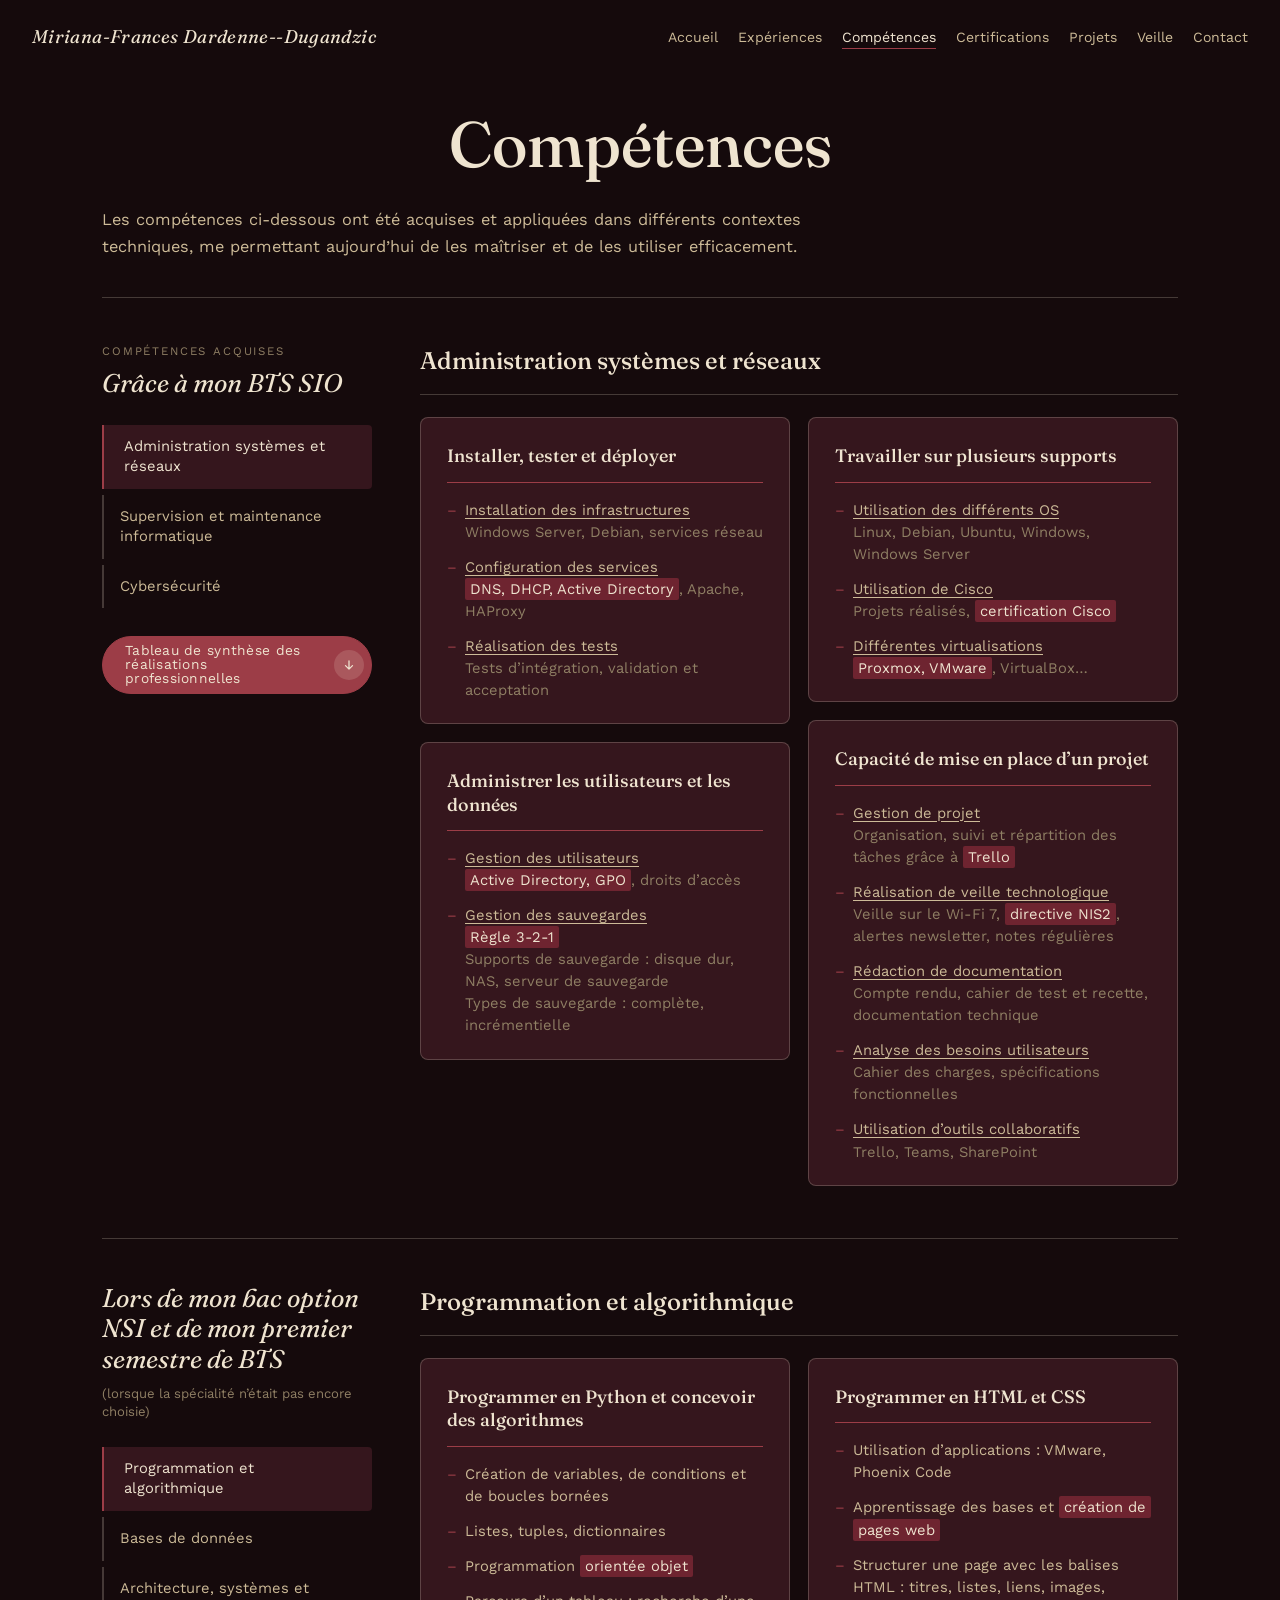
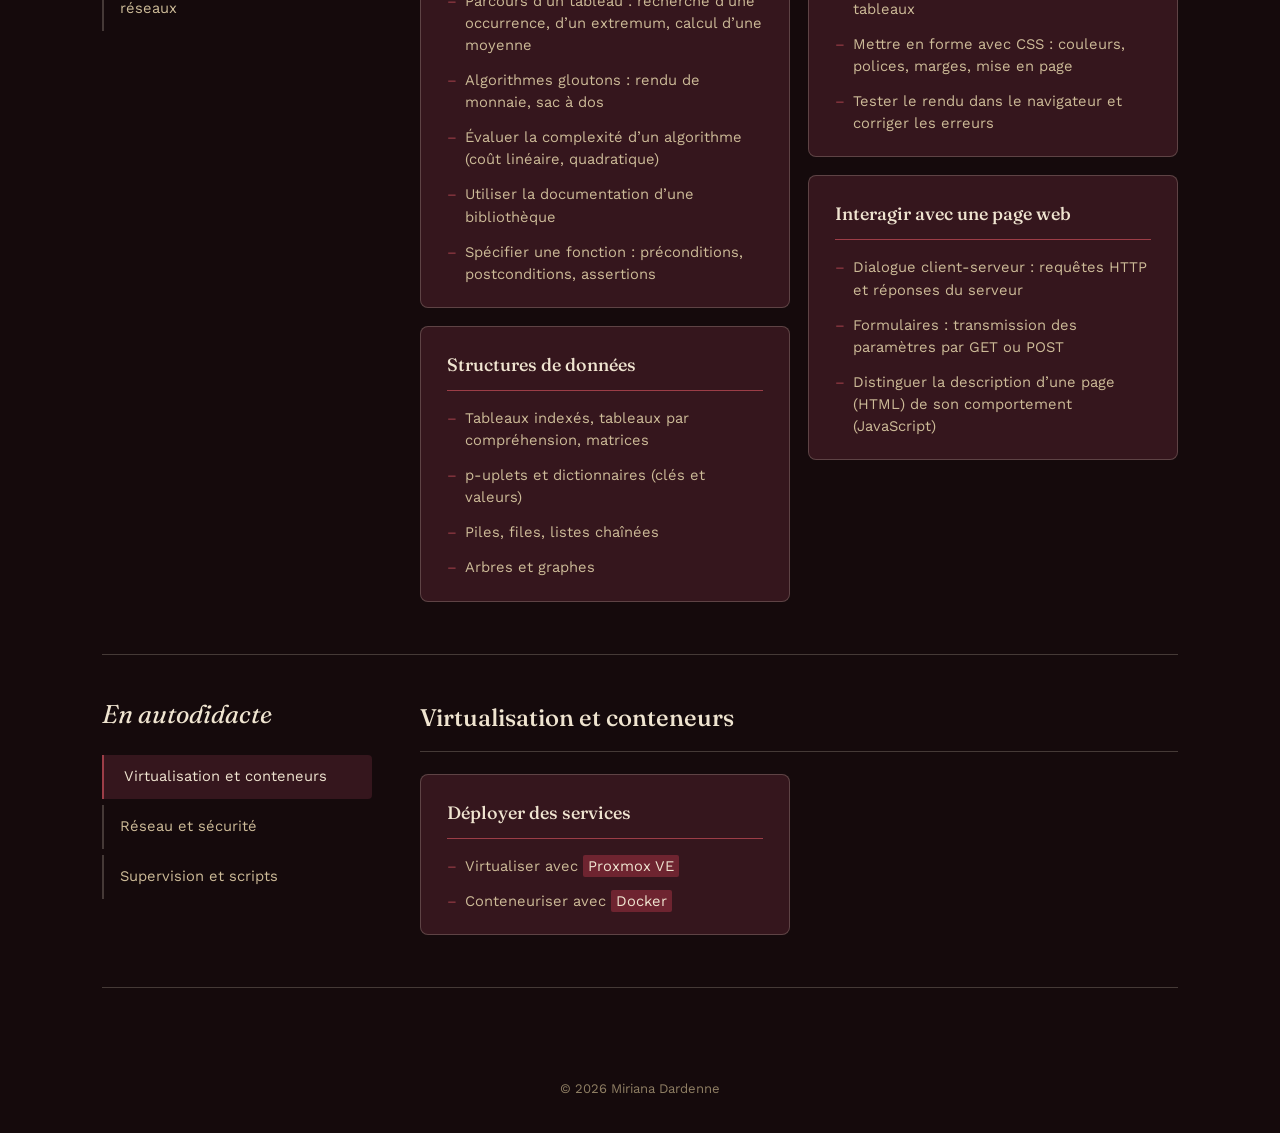
==== commit dce89852: "Add files via upload" ====
--- a/competences.html
+++ b/competences.html
@@ -9,6 +9,48 @@
 <link rel="preconnect" href="https://fonts.gstatic.com" crossorigin>
 <link href="https://fonts.googleapis.com/css2?family=Fraunces:ital,opsz,wght@0,9..144,300;0,9..144,400;0,9..144,500;0,9..144,600;1,9..144,400;1,9..144,500&family=Work+Sans:wght@300;400;500;600&display=swap" rel="stylesheet">
 <link rel="stylesheet" href="style.css">
+<style>
+/* ===== Compétences — mise en page 2 : menu latéral + cartes ===== */
+#competences{ padding-top:110px; }
+@media (min-width:861px){ #competences{ zoom:1; } }
+#competences > .wrap{ max-width:1140px; }
+.lx-intro{ max-width:720px; margin:0 0 36px; font-size:1.02rem; line-height:1.65; color:var(--beige-dim); }
+.lx-tier{ display:grid; grid-template-columns:270px minmax(0,1fr); gap:48px; padding:44px 0 52px; border-top:1px solid var(--line-strong); align-items:start; }
+.lx-tier:last-of-type{ border-bottom:1px solid var(--line-strong); }
+.lx-side{ position:sticky; top:96px; }
+.lx-kicker{ display:block; font-size:.72rem; letter-spacing:.16em; text-transform:uppercase; color:var(--beige-muted); margin-bottom:8px; }
+.lx-title{ font-family:'Fraunces',serif; font-style:italic; font-weight:400; font-size:1.6rem; line-height:1.2; color:var(--beige); margin:0 0 26px; }
+.lx-tabs{ display:flex; flex-direction:column; gap:6px; }
+.lx-tab{
+  text-align:left; font-family:inherit; font-size:.92rem; line-height:1.35; cursor:pointer;
+  color:var(--beige-dim); background:none; border:0; border-left:2px solid var(--line-strong);
+  padding:12px 16px; border-radius:0 4px 4px 0;
+  transition:background .2s ease, color .2s ease, border-color .2s ease, padding .2s ease;
+}
+.lx-tab:hover{ color:var(--beige); background:rgba(239,228,208,.04); }
+.lx-tab.active{ color:var(--beige); background:var(--bordeaux-panel); border-left-color:var(--bordeaux-light); padding-left:20px; }
+.lx-tab:focus-visible{ outline:2px solid var(--beige); outline-offset:2px; }
+.lx-side .btn.tier-dl{ margin-top:28px; }
+.lx-panel-title{ font-family:'Fraunces',serif; font-weight:500; font-size:1.5rem; color:var(--beige); margin:0 0 22px; padding-bottom:14px; border-bottom:1px solid var(--line-strong); }
+.lx-panel:not([hidden]){ animation:lx-in .35s ease; }
+@keyframes lx-in{ from{ opacity:0; transform:translateY(8px); } to{ opacity:1; transform:none; } }
+.lx-grid{ column-count:2; column-gap:18px; }
+.lx-card{ break-inside:avoid; margin:0 0 18px; background:var(--bordeaux-panel); border:1px solid var(--line-strong); border-radius:8px; padding:26px 26px 22px; transition:border-color .25s ease, transform .25s ease; }
+.lx-card:hover{ border-color:var(--bordeaux-light); transform:translateY(-2px); }
+.lx-card h5{ font-family:'Fraunces',serif; font-weight:500; font-size:1.12rem; line-height:1.3; color:var(--beige); margin:0 0 16px; padding-bottom:14px; border-bottom:1px solid var(--bordeaux-light); }
+.lx-card ul{ list-style:none; margin:0; padding:0; display:grid; gap:13px; font-size:.92rem; color:var(--beige-dim); line-height:1.5; }
+.lx-card li{ position:relative; padding-left:18px; }
+.lx-card li::before{ content:"–"; position:absolute; left:0; color:var(--bordeaux-light); }
+@media (max-width:960px){
+  .lx-tier{ grid-template-columns:1fr; gap:26px; padding:34px 0 40px; }
+  .lx-side{ position:static; }
+  .lx-tabs{ flex-direction:row; flex-wrap:wrap; gap:8px; }
+  .lx-tab{ border:1px solid var(--line-strong); border-radius:999px; padding:9px 16px; }
+  .lx-tab.active{ padding-left:16px; border-color:var(--bordeaux-light); }
+}
+@media (max-width:700px){ .lx-grid{ column-count:1; } }
+@media (prefers-reduced-motion:reduce){ .lx-panel:not([hidden]){ animation:none; } .lx-card{ transition:none; } }
+</style>
 </head>
 <body>
 
@@ -32,89 +74,120 @@
   </div>
 </header>
 
-<!-- ================= COMPÉTENCES ================= -->
+<!-- ================= COMPÉTENCES (mise en page 2 : menu latéral + cartes) ================= -->
 <section id="competences" style="border-top:none;">
   <div class="wrap">
-    <div class="section-head">
-      <h2>Compétences</h2>
-    </div>
-
-    <section class="tier" data-tier>
-      <h3 class="tier-title">Compétences acquises <em>grâce à mon BTS SIO</em></h3>
-      <div class="tier-cards">
-        <button class="tier-card" type="button" aria-expanded="false" aria-controls="tp-11" id="tc-11" data-i="1"><span class="tier-num">1</span><span class="tier-card-t">Support et mise à disposition de services informatiques</span><svg class="tier-chev" viewBox="0 0 24 24" width="20" height="20" fill="none" stroke="currentColor" stroke-width="1.8" stroke-linecap="round" stroke-linejoin="round" aria-hidden="true"><path d="M6 9l6 6 6-6"/></svg></button>
-        <button class="tier-card" type="button" aria-expanded="false" aria-controls="tp-12" id="tc-12" data-i="2"><span class="tier-num">2</span><span class="tier-card-t">Administration des systèmes et des réseaux</span><svg class="tier-chev" viewBox="0 0 24 24" width="20" height="20" fill="none" stroke="currentColor" stroke-width="1.8" stroke-linecap="round" stroke-linejoin="round" aria-hidden="true"><path d="M6 9l6 6 6-6"/></svg></button>
-        <button class="tier-card" type="button" aria-expanded="false" aria-controls="tp-13" id="tc-13" data-i="3"><span class="tier-num">3</span><span class="tier-card-t">Cybersécurité des services informatiques</span><svg class="tier-chev" viewBox="0 0 24 24" width="20" height="20" fill="none" stroke="currentColor" stroke-width="1.8" stroke-linecap="round" stroke-linejoin="round" aria-hidden="true"><path d="M6 9l6 6 6-6"/></svg></button>
+    <div class="section-head"><h2>Compétences</h2></div>
+    <p class="lx-intro">Les compétences ci-dessous ont été acquises et appliquées dans différents contextes techniques, me permettant aujourd’hui de les maîtriser et de les utiliser efficacement.</p>
+    <section class="lx-tier" data-lx>
+      <aside class="lx-side">
+        <span class="lx-kicker">Compétences acquises</span>
+        <h3 class="lx-title">Grâce à mon BTS SIO</h3>
+        <div class="lx-tabs" role="tablist">
+          <button class="lx-tab active" type="button" role="tab" aria-selected="true" aria-controls="tp-11" data-target="tp-11">Administration systèmes et réseaux</button>
+          <button class="lx-tab" type="button" role="tab" aria-selected="false" aria-controls="tp-12" data-target="tp-12">Supervision et maintenance informatique</button>
+          <button class="lx-tab" type="button" role="tab" aria-selected="false" aria-controls="tp-13" data-target="tp-13">Cybersécurité</button>
+        </div>
+        <a href="Tableau_synthese_realisations_professionnelles.xlsx" download class="btn btn-accent tier-dl">Tableau de synthèse des réalisations professionnelles</a>
+      </aside>
+      <div class="lx-main">
+        <div class="lx-panel" id="tp-11" role="tabpanel">
+          <h4 class="lx-panel-title">Administration systèmes et réseaux</h4>
+          <div class="lx-grid">
+            <article class="lx-card"><h5>Installer, tester et déployer</h5><ul><li><span style="text-decoration:underline;text-underline-offset:3px">Installation des infrastructures</span><span style="display:block;color:var(--beige-muted)">Windows Server, Debian, services réseau</span></li><li><span style="text-decoration:underline;text-underline-offset:3px">Configuration des services</span><span style="display:block;color:var(--beige-muted)"><mark class="hl">DNS, DHCP, Active Directory</mark>, Apache, HAProxy</span></li><li><span style="text-decoration:underline;text-underline-offset:3px">Réalisation des tests</span><span style="display:block;color:var(--beige-muted)">Tests d’intégration, validation et acceptation</span></li></ul></article>
+            <article class="lx-card"><h5>Administrer les utilisateurs et les données</h5><ul><li><span style="text-decoration:underline;text-underline-offset:3px">Gestion des utilisateurs</span><span style="display:block;color:var(--beige-muted)"><mark class="hl">Active Directory, GPO</mark>, droits d’accès</span></li><li><span style="text-decoration:underline;text-underline-offset:3px">Gestion des sauvegardes</span><span style="display:block;color:var(--beige-muted)"><mark class="hl">Règle 3-2-1</mark><br>Supports de sauvegarde : disque dur, NAS, serveur de sauvegarde<br>Types de sauvegarde : complète, incrémentielle</span></li></ul></article>
+            <article class="lx-card"><h5>Travailler sur plusieurs supports</h5><ul><li><span style="text-decoration:underline;text-underline-offset:3px">Utilisation des différents OS</span><span style="display:block;color:var(--beige-muted)">Linux, Debian, Ubuntu, Windows, Windows Server</span></li><li><span style="text-decoration:underline;text-underline-offset:3px">Utilisation de Cisco</span><span style="display:block;color:var(--beige-muted)">Projets réalisés, <mark class="hl">certification Cisco</mark></span></li><li><span style="text-decoration:underline;text-underline-offset:3px">Différentes virtualisations</span><span style="display:block;color:var(--beige-muted)"><mark class="hl">Proxmox, VMware</mark>, VirtualBox…</span></li></ul></article>
+            <article class="lx-card"><h5>Capacité de mise en place d’un projet</h5><ul><li><span style="text-decoration:underline;text-underline-offset:3px">Gestion de projet</span><span style="display:block;color:var(--beige-muted)">Organisation, suivi et répartition des tâches grâce à <mark class="hl">Trello</mark></span></li><li><span style="text-decoration:underline;text-underline-offset:3px">Réalisation de veille technologique</span><span style="display:block;color:var(--beige-muted)">Veille sur le Wi‑Fi 7, <mark class="hl">directive NIS2</mark>, alertes newsletter, notes régulières</span></li><li><span style="text-decoration:underline;text-underline-offset:3px">Rédaction de documentation</span><span style="display:block;color:var(--beige-muted)">Compte rendu, cahier de test et recette, documentation technique</span></li><li><span style="text-decoration:underline;text-underline-offset:3px">Analyse des besoins utilisateurs</span><span style="display:block;color:var(--beige-muted)">Cahier des charges, spécifications fonctionnelles</span></li><li><span style="text-decoration:underline;text-underline-offset:3px">Utilisation d’outils collaboratifs</span><span style="display:block;color:var(--beige-muted)">Trello, Teams, SharePoint</span></li></ul></article>
+          </div>
+        </div>
+        <div class="lx-panel" id="tp-12" role="tabpanel" hidden>
+          <h4 class="lx-panel-title">Supervision et maintenance informatique</h4>
+          <div class="lx-grid">
+            <article class="lx-card"><h5>Superviser et assurer la continuité de service</h5><ul><li><span style="text-decoration:underline;text-underline-offset:3px">Gestion de la supervision</span><span style="display:block;color:var(--beige-muted)"><mark class="hl">Centreon, Zabbix, Nagios</mark>, alertes et monitoring, pollers</span></li><li><span style="text-decoration:underline;text-underline-offset:3px">Gestion de la continuité de service</span><span style="display:block;color:var(--beige-muted)">Redondance, supervision, <mark class="hl">snapshot, sauvegarde régulière</mark></span></li></ul></article>
+            <article class="lx-card"><h5>Maintenir le parc informatique</h5><ul><li><span style="text-decoration:underline;text-underline-offset:3px">Gestion du parc informatique</span><span style="display:block;color:var(--beige-muted)">Inventaire des postes, mise à jour, ajout d’un ordinateur dans Active Directory</span></li><li><span style="text-decoration:underline;text-underline-offset:3px">Maintenance des équipements</span><span style="display:block;color:var(--beige-muted)">Mise à jour, remplacement et dépannage du matériel</span></li></ul></article>
+            <article class="lx-card"><h5>Capacité de répondre à un incident, quel que soit son type</h5><ul><li><span style="text-decoration:underline;text-underline-offset:3px">Gestion des incidents réseau</span><span style="display:block;color:var(--beige-muted)">Résolution de problèmes <mark class="hl">DNS, DHCP, routage</mark>, connectivité…</span></li><li><span style="text-decoration:underline;text-underline-offset:3px">Gestion des incidents système</span><span style="display:block;color:var(--beige-muted)">Résolution de problèmes sur Windows Server, Active Directory, services</span></li><li><span style="text-decoration:underline;text-underline-offset:3px">Diagnostic et dépannage</span><span style="display:block;color:var(--beige-muted)">Ping, Traceroute, <mark class="hl">journaux d’événements</mark>, tests de services</span></li></ul></article>
+          </div>
+        </div>
+        <div class="lx-panel" id="tp-13" role="tabpanel" hidden>
+          <h4 class="lx-panel-title">Cybersécurité</h4>
+          <div class="lx-grid">
+            <article class="lx-card"><h5>Protéger les données à caractère personnel</h5><ul><li><span style="text-decoration:underline;text-underline-offset:3px">Gestion des données personnelles</span><span style="display:block;color:var(--beige-muted)">Recensement des traitements et des données collectées</span></li><li><span style="text-decoration:underline;text-underline-offset:3px">Application de la réglementation</span><span style="display:block;color:var(--beige-muted)"><mark class="hl">RGPD</mark>, conformité et protection des données</span></li></ul></article>
+            <article class="lx-card"><h5>Préserver l’identité numérique de l’organisation</h5><ul><li><span style="text-decoration:underline;text-underline-offset:3px">Protection de l’identité numérique</span><span style="display:block;color:var(--beige-muted)">Comptes, domaines, sites web et image numérique</span></li></ul></article>
+            <article class="lx-card"><h5>Sécuriser les équipements et les usages</h5><ul><li><span style="text-decoration:underline;text-underline-offset:3px">Sensibilisation à la cybersécurité</span><span style="display:block;color:var(--beige-muted)">Risques numériques et bonnes pratiques</span></li><li><span style="text-decoration:underline;text-underline-offset:3px">Protection des systèmes</span><span style="display:block;color:var(--beige-muted)">Antivirus, pare-feu (<mark class="hl">pfSense, OPNsense</mark>), mises à jour de sécurité</span></li><li><span style="text-decoration:underline;text-underline-offset:3px">Gestion des accès</span><span style="display:block;color:var(--beige-muted)">Active Directory, groupes, droits et privilèges</span></li></ul></article>
+            <article class="lx-card"><h5>Garantir disponibilité, intégrité et confidentialité face aux cyberattaques</h5><ul><li><span style="text-decoration:underline;text-underline-offset:3px">Analyse des risques de sécurité</span><span style="display:block;color:var(--beige-muted)">Évaluation des menaces et des vulnérabilités</span></li><li><span style="text-decoration:underline;text-underline-offset:3px">Gestion de la disponibilité des services</span><span style="display:block;color:var(--beige-muted)">Sauvegardes, <mark class="hl">continuité et reprise d’activité</mark></span></li><li><span style="text-decoration:underline;text-underline-offset:3px">Conservation des preuves numériques</span><span style="display:block;color:var(--beige-muted)">Journaux, traces et éléments de preuve</span></li><li><span style="text-decoration:underline;text-underline-offset:3px">Application des procédures de sécurité</span><span style="display:block;color:var(--beige-muted)">Règles, politiques et contrôles internes</span></li></ul></article>
+            <article class="lx-card"><h5>Assurer la cybersécurité d’une infrastructure réseau, d’un système, d’un service</h5><ul><li><span style="text-decoration:underline;text-underline-offset:3px">Audit de sécurité</span><span style="display:block;color:var(--beige-muted)">Vérification de la sûreté des infrastructures</span></li><li><span style="text-decoration:underline;text-underline-offset:3px">Intégration de la sécurité</span><span style="display:block;color:var(--beige-muted)">Prise en compte de la cybersécurité dans les projets</span></li><li><span style="text-decoration:underline;text-underline-offset:3px">Contrôle de conformité</span><span style="display:block;color:var(--beige-muted)">Normes, référentiels et bonnes pratiques</span></li><li><span style="text-decoration:underline;text-underline-offset:3px">Prévention des cyberattaques</span><span style="display:block;color:var(--beige-muted)">Renforcement de la sécurité et réduction des risques</span></li><li><span style="text-decoration:underline;text-underline-offset:3px">Détection des menaces</span><span style="display:block;color:var(--beige-muted)">Supervision, alertes et <mark class="hl">surveillance des événements</mark></span></li><li><span style="text-decoration:underline;text-underline-offset:3px">Gestion des incidents de sécurité</span><span style="display:block;color:var(--beige-muted)">Analyse, traitement et mise en œuvre de <mark class="hl">contre-mesures</mark></span></li></ul></article>
+          </div>
+        </div>
       </div>
-      <div class="tier-fold"><div class="tier-fold-in"><div class="tier-panels">
-        <div class="tier-panel" id="tp-11" role="region" aria-labelledby="tc-11" hidden><div class="tier-skills">
-          <div class="tier-acc"><button class="tier-acc-head" type="button" aria-expanded="false" aria-controls="ta-111" id="tab-111"><span class="tier-acc-num">01</span><span class="tier-acc-t">Gérer le patrimoine informatique</span><svg class="tier-acc-chev" viewBox="0 0 24 24" width="20" height="20" fill="none" stroke="currentColor" stroke-width="1.8" stroke-linecap="round" stroke-linejoin="round" aria-hidden="true"><path d="M6 9l6 6 6-6"/></svg></button><div class="tier-acc-body" id="ta-111" role="region" aria-labelledby="tab-111"><div class="tier-acc-in"><ul><li>Recenser les ressources numériques</li><li>Utiliser les référentiels et normes</li><li>Gérer les habilitations</li><li>Vérifier la continuité de service</li><li>Gérer les sauvegardes</li><li>Contrôler le respect des règles d’utilisation</li></ul></div></div></div>
-          <div class="tier-acc"><button class="tier-acc-head" type="button" aria-expanded="false" aria-controls="ta-112" id="tab-112"><span class="tier-acc-num">02</span><span class="tier-acc-t">Répondre aux incidents et demandes</span><svg class="tier-acc-chev" viewBox="0 0 24 24" width="20" height="20" fill="none" stroke="currentColor" stroke-width="1.8" stroke-linecap="round" stroke-linejoin="round" aria-hidden="true"><path d="M6 9l6 6 6-6"/></svg></button><div class="tier-acc-body" id="ta-112" role="region" aria-labelledby="tab-112"><div class="tier-acc-in"><ul><li>Collecter, suivre et orienter les demandes</li><li>Traiter celles qui concernent les services réseau, système et applicatifs</li></ul></div></div></div>
-          <div class="tier-acc"><button class="tier-acc-head" type="button" aria-expanded="false" aria-controls="ta-113" id="tab-113"><span class="tier-acc-num">03</span><span class="tier-acc-t">Développer la présence en ligne de l’organisation</span><svg class="tier-acc-chev" viewBox="0 0 24 24" width="20" height="20" fill="none" stroke="currentColor" stroke-width="1.8" stroke-linecap="round" stroke-linejoin="round" aria-hidden="true"><path d="M6 9l6 6 6-6"/></svg></button><div class="tier-acc-body" id="ta-113" role="region" aria-labelledby="tab-113"><div class="tier-acc-in"><ul><li>Valoriser son image sur les médias numériques dans le cadre juridique</li><li>Référencer les services en ligne et mesurer leur visibilité</li><li>Participer à l’évolution d’un site web</li></ul></div></div></div>
-          <div class="tier-acc"><button class="tier-acc-head" type="button" aria-expanded="false" aria-controls="ta-114" id="tab-114"><span class="tier-acc-num">04</span><span class="tier-acc-t">Travailler en mode projet</span><svg class="tier-acc-chev" viewBox="0 0 24 24" width="20" height="20" fill="none" stroke="currentColor" stroke-width="1.8" stroke-linecap="round" stroke-linejoin="round" aria-hidden="true"><path d="M6 9l6 6 6-6"/></svg></button><div class="tier-acc-body" id="ta-114" role="region" aria-labelledby="tab-114"><div class="tier-acc-in"><ul><li>Analyser les objectifs et l’organisation d’un projet</li><li>Planifier</li><li>Suivre les indicateurs et analyser les écarts</li></ul></div></div></div>
-          <div class="tier-acc"><button class="tier-acc-head" type="button" aria-expanded="false" aria-controls="ta-115" id="tab-115"><span class="tier-acc-num">05</span><span class="tier-acc-t">Mettre un service à disposition des utilisateurs</span><svg class="tier-acc-chev" viewBox="0 0 24 24" width="20" height="20" fill="none" stroke="currentColor" stroke-width="1.8" stroke-linecap="round" stroke-linejoin="round" aria-hidden="true"><path d="M6 9l6 6 6-6"/></svg></button><div class="tier-acc-body" id="ta-115" role="region" aria-labelledby="tab-115"><div class="tier-acc-in"><ul><li>Réaliser les tests d’intégration et d’acceptation</li><li>Déployer</li><li>Accompagner les utilisateurs</li></ul></div></div></div>
-          <div class="tier-acc"><button class="tier-acc-head" type="button" aria-expanded="false" aria-controls="ta-116" id="tab-116"><span class="tier-acc-num">06</span><span class="tier-acc-t">Organiser mon développement professionnel</span><svg class="tier-acc-chev" viewBox="0 0 24 24" width="20" height="20" fill="none" stroke="currentColor" stroke-width="1.8" stroke-linecap="round" stroke-linejoin="round" aria-hidden="true"><path d="M6 9l6 6 6-6"/></svg></button><div class="tier-acc-body" id="ta-116" role="region" aria-labelledby="tab-116"><div class="tier-acc-in"><ul><li>Environnement d’apprentissage personnel</li><li>Veille informationnelle</li><li>Identité professionnelle</li><li>Projet professionnel</li></ul></div></div></div>
-        </div></div>
-        <div class="tier-panel" id="tp-12" role="region" aria-labelledby="tc-12" hidden><div class="tier-skills">
-          <div class="tier-acc"><button class="tier-acc-head" type="button" aria-expanded="false" aria-controls="ta-121" id="tab-121"><span class="tier-acc-num">01</span><span class="tier-acc-t">Concevoir une solution d’infrastructure réseau</span><svg class="tier-acc-chev" viewBox="0 0 24 24" width="20" height="20" fill="none" stroke="currentColor" stroke-width="1.8" stroke-linecap="round" stroke-linejoin="round" aria-hidden="true"><path d="M6 9l6 6 6-6"/></svg></button><div class="tier-acc-body" id="ta-121" role="region" aria-labelledby="tab-121"><div class="tier-acc-in"><ul><li>Analyser un besoin et son contexte juridique</li><li>Étudier l’impact d’une évolution de l’infrastructure</li><li>Rédiger un dossier de choix et des spécifications techniques</li><li>Choisir les éléments garantissant qualité et disponibilité</li><li>Maquetter et prototyper</li><li>Préparer les tests de validation</li></ul></div></div></div>
-          <div class="tier-acc"><button class="tier-acc-head" type="button" aria-expanded="false" aria-controls="ta-122" id="tab-122"><span class="tier-acc-num">02</span><span class="tier-acc-t">Installer, tester et déployer</span><svg class="tier-acc-chev" viewBox="0 0 24 24" width="20" height="20" fill="none" stroke="currentColor" stroke-width="1.8" stroke-linecap="round" stroke-linejoin="round" aria-hidden="true"><path d="M6 9l6 6 6-6"/></svg></button><div class="tier-acc-body" id="ta-122" role="region" aria-labelledby="tab-122"><div class="tier-acc-in"><ul><li>Installer et configurer les éléments d’infrastructure</li><li>Mettre en place la continuité de service et la QoS</li><li>Rédiger la documentation technique et utilisateur</li><li>Tester l’intégration et l’acceptation</li><li>Déployer</li></ul></div></div></div>
-          <div class="tier-acc"><button class="tier-acc-head" type="button" aria-expanded="false" aria-controls="ta-123" id="tab-123"><span class="tier-acc-num">03</span><span class="tier-acc-t">Exploiter, dépanner et superviser</span><svg class="tier-acc-chev" viewBox="0 0 24 24" width="20" height="20" fill="none" stroke="currentColor" stroke-width="1.8" stroke-linecap="round" stroke-linejoin="round" aria-hidden="true"><path d="M6 9l6 6 6-6"/></svg></button><div class="tier-acc-body" id="ta-123" role="region" aria-labelledby="tab-123"><div class="tier-acc-in"><ul><li>Administrer sur site et à distance</li><li>Automatiser les tâches d’administration</li><li>Gérer les indicateurs et les journaux d’activité</li><li>Identifier, qualifier et traiter incidents et problèmes</li><li>Évaluer, maintenir et améliorer la qualité de service</li></ul></div></div></div>
-        </div></div>
-        <div class="tier-panel" id="tp-13" role="region" aria-labelledby="tc-13" hidden><div class="tier-skills">
-          <div class="tier-acc"><button class="tier-acc-head" type="button" aria-expanded="false" aria-controls="ta-131" id="tab-131"><span class="tier-acc-num">01</span><span class="tier-acc-t">Protéger les données à caractère personnel</span><svg class="tier-acc-chev" viewBox="0 0 24 24" width="20" height="20" fill="none" stroke="currentColor" stroke-width="1.8" stroke-linecap="round" stroke-linejoin="round" aria-hidden="true"><path d="M6 9l6 6 6-6"/></svg></button><div class="tier-acc-body" id="ta-131" role="region" aria-labelledby="tab-131"><div class="tier-acc-in"><ul><li>Recenser les traitements</li><li>Identifier les risques</li><li>Appliquer la réglementation (RGPD)</li><li>Sensibiliser les utilisateurs</li></ul></div></div></div>
-          <div class="tier-acc"><button class="tier-acc-head" type="button" aria-expanded="false" aria-controls="ta-132" id="tab-132"><span class="tier-acc-num">02</span><span class="tier-acc-t">Préserver l’identité numérique de l’organisation</span><svg class="tier-acc-chev" viewBox="0 0 24 24" width="20" height="20" fill="none" stroke="currentColor" stroke-width="1.8" stroke-linecap="round" stroke-linejoin="round" aria-hidden="true"><path d="M6 9l6 6 6-6"/></svg></button><div class="tier-acc-body" id="ta-132" role="region" aria-labelledby="tab-132"><div class="tier-acc-in"><ul><li>La protéger</li><li>Déployer les moyens de preuve électronique</li></ul></div></div></div>
-          <div class="tier-acc"><button class="tier-acc-head" type="button" aria-expanded="false" aria-controls="ta-133" id="tab-133"><span class="tier-acc-num">03</span><span class="tier-acc-t">Sécuriser les équipements et les usages</span><svg class="tier-acc-chev" viewBox="0 0 24 24" width="20" height="20" fill="none" stroke="currentColor" stroke-width="1.8" stroke-linecap="round" stroke-linejoin="round" aria-hidden="true"><path d="M6 9l6 6 6-6"/></svg></button><div class="tier-acc-body" id="ta-133" role="region" aria-labelledby="tab-133"><div class="tier-acc-in"><ul><li>Informer sur les risques et les bonnes pratiques</li><li>Identifier les menaces et mettre en place les défenses</li><li>Gérer les accès et privilèges</li><li>Vérifier l’efficacité de la protection</li></ul></div></div></div>
-          <div class="tier-acc"><button class="tier-acc-head" type="button" aria-expanded="false" aria-controls="ta-134" id="tab-134"><span class="tier-acc-num">04</span><span class="tier-acc-t">Garantir disponibilité, intégrité et confidentialité face aux cyberattaques</span><svg class="tier-acc-chev" viewBox="0 0 24 24" width="20" height="20" fill="none" stroke="currentColor" stroke-width="1.8" stroke-linecap="round" stroke-linejoin="round" aria-hidden="true"><path d="M6 9l6 6 6-6"/></svg></button><div class="tier-acc-body" id="ta-134" role="region" aria-labelledby="tab-134"><div class="tier-acc-in"><ul><li>Caractériser les risques</li><li>Recenser les conséquences d’une perte de D/I/C</li><li>Connaître les obligations légales d’archivage et de protection</li><li>Conserver les preuves numériques</li><li>Appliquer les procédures de conformité</li></ul></div></div></div>
-          <div class="tier-acc"><button class="tier-acc-head" type="button" aria-expanded="false" aria-controls="ta-135" id="tab-135"><span class="tier-acc-num">05</span><span class="tier-acc-t">Assurer la cybersécurité d’une infrastructure réseau, d’un système, d’un service</span><svg class="tier-acc-chev" viewBox="0 0 24 24" width="20" height="20" fill="none" stroke="currentColor" stroke-width="1.8" stroke-linecap="round" stroke-linejoin="round" aria-hidden="true"><path d="M6 9l6 6 6-6"/></svg></button><div class="tier-acc-body" id="ta-135" role="region" aria-labelledby="tab-135"><div class="tier-acc-in"><ul><li>Vérifier la sûreté de l’infrastructure</li><li>Intégrer la sécurité dans les projets</li><li>Vérifier la conformité à une norme ou un référentiel</li><li>Prévenir les attaques</li><li>Détecter les actions malveillantes</li><li>Analyser les incidents de sécurité et mettre en œuvre des contre-mesures</li></ul></div></div></div>
-        </div></div>
-      </div></div></div>
     </section>
-    <section class="tier" data-tier>
-      <h3 class="tier-title">Compétences acquises <em>lors de mon bac option NSI</em></h3>
-      <div class="tier-cards">
-        <button class="tier-card" type="button" aria-expanded="false" aria-controls="tp-21" id="tc-21" data-i="1"><span class="tier-num">1</span><span class="tier-card-t">Programmation et algorithmique</span><svg class="tier-chev" viewBox="0 0 24 24" width="20" height="20" fill="none" stroke="currentColor" stroke-width="1.8" stroke-linecap="round" stroke-linejoin="round" aria-hidden="true"><path d="M6 9l6 6 6-6"/></svg></button>
-        <button class="tier-card" type="button" aria-expanded="false" aria-controls="tp-22" id="tc-22" data-i="2"><span class="tier-num">2</span><span class="tier-card-t">Bases de données</span><svg class="tier-chev" viewBox="0 0 24 24" width="20" height="20" fill="none" stroke="currentColor" stroke-width="1.8" stroke-linecap="round" stroke-linejoin="round" aria-hidden="true"><path d="M6 9l6 6 6-6"/></svg></button>
-        <button class="tier-card" type="button" aria-expanded="false" aria-controls="tp-23" id="tc-23" data-i="3"><span class="tier-num">3</span><span class="tier-card-t">Architecture, systèmes et réseaux</span><svg class="tier-chev" viewBox="0 0 24 24" width="20" height="20" fill="none" stroke="currentColor" stroke-width="1.8" stroke-linecap="round" stroke-linejoin="round" aria-hidden="true"><path d="M6 9l6 6 6-6"/></svg></button>
+    <section class="lx-tier" data-lx>
+      <aside class="lx-side">
+        <h3 class="lx-title">Lors de mon bac option NSI et de mon premier semestre de BTS<span style="display:block;margin-top:10px;font-family:'Work Sans',sans-serif;font-style:normal;font-size:.82rem;line-height:1.4;color:var(--beige-muted)">(lorsque la spécialité n’était pas encore choisie)</span></h3>
+        <div class="lx-tabs" role="tablist">
+          <button class="lx-tab active" type="button" role="tab" aria-selected="true" aria-controls="tp-21" data-target="tp-21">Programmation et algorithmique</button>
+          <button class="lx-tab" type="button" role="tab" aria-selected="false" aria-controls="tp-22" data-target="tp-22">Bases de données</button>
+          <button class="lx-tab" type="button" role="tab" aria-selected="false" aria-controls="tp-23" data-target="tp-23">Architecture, systèmes et réseaux</button>
+        </div>
+      </aside>
+      <div class="lx-main">
+        <div class="lx-panel" id="tp-21" role="tabpanel">
+          <h4 class="lx-panel-title">Programmation et algorithmique</h4>
+          <div class="lx-grid">
+            <article class="lx-card"><h5>Programmer en Python et concevoir des algorithmes</h5><ul><li>Création de variables, de conditions et de boucles bornées</li><li>Listes, tuples, dictionnaires</li><li>Programmation <mark class="hl">orientée objet</mark></li><li>Parcours d’un tableau : recherche d’une occurrence, d’un extremum, calcul d’une moyenne</li><li>Algorithmes gloutons : rendu de monnaie, sac à dos</li><li>Évaluer la complexité d’un algorithme (coût linéaire, quadratique)</li><li>Utiliser la documentation d’une bibliothèque</li><li>Spécifier une fonction : préconditions, postconditions, assertions</li></ul></article>
+            <article class="lx-card"><h5>Structures de données</h5><ul><li>Tableaux indexés, tableaux par compréhension, matrices</li><li>p-uplets et dictionnaires (clés et valeurs)</li><li>Piles, files, listes chaînées</li><li>Arbres et graphes</li></ul></article>
+            <article class="lx-card"><h5>Programmer en HTML et CSS</h5><ul><li>Utilisation d’applications : VMware, Phoenix Code</li><li>Apprentissage des bases et <mark class="hl">création de pages web</mark></li><li>Structurer une page avec les balises HTML : titres, listes, liens, images, tableaux</li><li>Mettre en forme avec CSS : couleurs, polices, marges, mise en page</li><li>Tester le rendu dans le navigateur et corriger les erreurs</li></ul></article>
+            <article class="lx-card"><h5>Interagir avec une page web</h5><ul><li>Dialogue client-serveur : requêtes HTTP et réponses du serveur</li><li>Formulaires : transmission des paramètres par GET ou POST</li><li>Distinguer la description d’une page (HTML) de son comportement (JavaScript)</li></ul></article>
+          </div>
+        </div>
+        <div class="lx-panel" id="tp-22" role="tabpanel" hidden>
+          <h4 class="lx-panel-title">Bases de données</h4>
+          <div class="lx-grid">
+            <article class="lx-card"><h5>Traiter des données en tables</h5><ul><li>Importer une table depuis un fichier CSV</li><li>Rechercher des lignes selon des critères, repérer les doublons</li><li>Trier une table selon une colonne</li><li>Fusionner deux tables</li></ul></article>
+            <article class="lx-card"><h5>Modéliser des données</h5><ul><li>Modèle relationnel</li><li>Clés primaires et étrangères</li></ul></article>
+            <article class="lx-card"><h5>Interroger une base avec SQL</h5><ul><li>Requêtes <mark class="hl">SELECT, jointures</mark>, agrégations</li><li>Insertion, mise à jour, suppression</li></ul></article>
+          </div>
+        </div>
+        <div class="lx-panel" id="tp-23" role="tabpanel" hidden>
+          <h4 class="lx-panel-title">Architecture, systèmes et réseaux</h4>
+          <div class="lx-grid">
+            <article class="lx-card"><h5>Représenter les données en machine</h5><ul><li>Changement de base : binaire, décimal, hexadécimal</li><li>Entiers relatifs et complément à 2</li><li>Nombres flottants et leurs limites (0.1 + 0.2 ≠ 0.3)</li><li>Opérateurs booléens et tables de vérité</li><li>Encodage de texte : ASCII, Unicode</li></ul></article>
+            <article class="lx-card"><h5>Comprendre le fonctionnement d’une machine</h5><ul><li>Architecture matérielle et systèmes d’exploitation</li><li>Modèle de von Neumann et exécution d’instructions en langage machine</li><li>Processus et ordonnancement</li><li>Capteurs, actionneurs et interfaces homme-machine</li></ul></article>
+            <article class="lx-card"><h5>Utiliser Linux en ligne de commande</h5><ul><li>Arborescence, droits et commandes de base</li><li>Gestion des permissions d’accès aux fichiers</li><li>Systèmes d’exploitation libres et propriétaires</li></ul></article>
+            <article class="lx-card"><h5>Comprendre les réseaux</h5><ul><li>Modèle en couches, protocoles <mark class="hl">TCP/IP</mark></li><li>Découpage des données en paquets et encapsulation</li><li>Routage et sécurisation des échanges</li><li>Simulation d’un réseau, protocole du bit alterné</li></ul></article>
+          </div>
+        </div>
       </div>
-      <div class="tier-fold"><div class="tier-fold-in"><div class="tier-panels">
-        <div class="tier-panel" id="tp-21" role="region" aria-labelledby="tc-21" hidden><div class="tier-skills">
-          <div class="tier-acc"><button class="tier-acc-head" type="button" aria-expanded="false" aria-controls="ta-211" id="tab-211"><span class="tier-acc-num">01</span><span class="tier-acc-t">Programmer en Python</span><svg class="tier-acc-chev" viewBox="0 0 24 24" width="20" height="20" fill="none" stroke="currentColor" stroke-width="1.8" stroke-linecap="round" stroke-linejoin="round" aria-hidden="true"><path d="M6 9l6 6 6-6"/></svg></button><div class="tier-acc-body" id="ta-211" role="region" aria-labelledby="tab-211"><div class="tier-acc-in"><ul><li>Variables, structures de contrôle, fonctions</li><li>Listes, tuples, dictionnaires</li><li>Programmation orientée objet</li><li>Lecture et écriture de fichiers</li></ul></div></div></div>
-          <div class="tier-acc"><button class="tier-acc-head" type="button" aria-expanded="false" aria-controls="ta-212" id="tab-212"><span class="tier-acc-num">02</span><span class="tier-acc-t">Concevoir des algorithmes</span><svg class="tier-acc-chev" viewBox="0 0 24 24" width="20" height="20" fill="none" stroke="currentColor" stroke-width="1.8" stroke-linecap="round" stroke-linejoin="round" aria-hidden="true"><path d="M6 9l6 6 6-6"/></svg></button><div class="tier-acc-body" id="ta-212" role="region" aria-labelledby="tab-212"><div class="tier-acc-in"><ul><li>Tris, recherche dichotomique, algorithmes gloutons</li><li>Récursivité</li><li>Évaluer la complexité d’un algorithme</li></ul></div></div></div>
-          <div class="tier-acc"><button class="tier-acc-head" type="button" aria-expanded="false" aria-controls="ta-213" id="tab-213"><span class="tier-acc-num">03</span><span class="tier-acc-t">Structures de données</span><svg class="tier-acc-chev" viewBox="0 0 24 24" width="20" height="20" fill="none" stroke="currentColor" stroke-width="1.8" stroke-linecap="round" stroke-linejoin="round" aria-hidden="true"><path d="M6 9l6 6 6-6"/></svg></button><div class="tier-acc-body" id="ta-213" role="region" aria-labelledby="tab-213"><div class="tier-acc-in"><ul><li>Piles, files, listes chaînées</li><li>Arbres et graphes</li></ul></div></div></div>
-        </div></div>
-        <div class="tier-panel" id="tp-22" role="region" aria-labelledby="tc-22" hidden><div class="tier-skills">
-          <div class="tier-acc"><button class="tier-acc-head" type="button" aria-expanded="false" aria-controls="ta-221" id="tab-221"><span class="tier-acc-num">01</span><span class="tier-acc-t">Modéliser des données</span><svg class="tier-acc-chev" viewBox="0 0 24 24" width="20" height="20" fill="none" stroke="currentColor" stroke-width="1.8" stroke-linecap="round" stroke-linejoin="round" aria-hidden="true"><path d="M6 9l6 6 6-6"/></svg></button><div class="tier-acc-body" id="ta-221" role="region" aria-labelledby="tab-221"><div class="tier-acc-in"><ul><li>Modèle relationnel</li><li>Clés primaires et étrangères</li></ul></div></div></div>
-          <div class="tier-acc"><button class="tier-acc-head" type="button" aria-expanded="false" aria-controls="ta-222" id="tab-222"><span class="tier-acc-num">02</span><span class="tier-acc-t">Interroger une base avec SQL</span><svg class="tier-acc-chev" viewBox="0 0 24 24" width="20" height="20" fill="none" stroke="currentColor" stroke-width="1.8" stroke-linecap="round" stroke-linejoin="round" aria-hidden="true"><path d="M6 9l6 6 6-6"/></svg></button><div class="tier-acc-body" id="ta-222" role="region" aria-labelledby="tab-222"><div class="tier-acc-in"><ul><li>Requêtes SELECT, jointures, agrégations</li><li>Insertion, mise à jour, suppression</li></ul></div></div></div>
-        </div></div>
-        <div class="tier-panel" id="tp-23" role="region" aria-labelledby="tc-23" hidden><div class="tier-skills">
-          <div class="tier-acc"><button class="tier-acc-head" type="button" aria-expanded="false" aria-controls="ta-231" id="tab-231"><span class="tier-acc-num">01</span><span class="tier-acc-t">Comprendre le fonctionnement d’une machine</span><svg class="tier-acc-chev" viewBox="0 0 24 24" width="20" height="20" fill="none" stroke="currentColor" stroke-width="1.8" stroke-linecap="round" stroke-linejoin="round" aria-hidden="true"><path d="M6 9l6 6 6-6"/></svg></button><div class="tier-acc-body" id="ta-231" role="region" aria-labelledby="tab-231"><div class="tier-acc-in"><ul><li>Architecture matérielle et systèmes d’exploitation</li><li>Processus et ordonnancement</li></ul></div></div></div>
-          <div class="tier-acc"><button class="tier-acc-head" type="button" aria-expanded="false" aria-controls="ta-232" id="tab-232"><span class="tier-acc-num">02</span><span class="tier-acc-t">Utiliser Linux en ligne de commande</span><svg class="tier-acc-chev" viewBox="0 0 24 24" width="20" height="20" fill="none" stroke="currentColor" stroke-width="1.8" stroke-linecap="round" stroke-linejoin="round" aria-hidden="true"><path d="M6 9l6 6 6-6"/></svg></button><div class="tier-acc-body" id="ta-232" role="region" aria-labelledby="tab-232"><div class="tier-acc-in"><ul><li>Arborescence, droits et commandes de base</li></ul></div></div></div>
-          <div class="tier-acc"><button class="tier-acc-head" type="button" aria-expanded="false" aria-controls="ta-233" id="tab-233"><span class="tier-acc-num">03</span><span class="tier-acc-t">Comprendre les réseaux</span><svg class="tier-acc-chev" viewBox="0 0 24 24" width="20" height="20" fill="none" stroke="currentColor" stroke-width="1.8" stroke-linecap="round" stroke-linejoin="round" aria-hidden="true"><path d="M6 9l6 6 6-6"/></svg></button><div class="tier-acc-body" id="ta-233" role="region" aria-labelledby="tab-233"><div class="tier-acc-in"><ul><li>Modèle en couches, protocoles TCP/IP</li><li>Routage et sécurisation des échanges</li></ul></div></div></div>
-        </div></div>
-      </div></div></div>
     </section>
-    <section class="tier" data-tier>
-      <h3 class="tier-title">Compétences acquises <em>en autodidacte</em></h3>
-      <div class="tier-cards">
-        <button class="tier-card" type="button" aria-expanded="false" aria-controls="tp-31" id="tc-31" data-i="1"><span class="tier-num">1</span><span class="tier-card-t">Virtualisation et conteneurs</span><svg class="tier-chev" viewBox="0 0 24 24" width="20" height="20" fill="none" stroke="currentColor" stroke-width="1.8" stroke-linecap="round" stroke-linejoin="round" aria-hidden="true"><path d="M6 9l6 6 6-6"/></svg></button>
-        <button class="tier-card" type="button" aria-expanded="false" aria-controls="tp-32" id="tc-32" data-i="2"><span class="tier-num">2</span><span class="tier-card-t">Réseau et sécurité</span><svg class="tier-chev" viewBox="0 0 24 24" width="20" height="20" fill="none" stroke="currentColor" stroke-width="1.8" stroke-linecap="round" stroke-linejoin="round" aria-hidden="true"><path d="M6 9l6 6 6-6"/></svg></button>
-        <button class="tier-card" type="button" aria-expanded="false" aria-controls="tp-33" id="tc-33" data-i="3"><span class="tier-num">3</span><span class="tier-card-t">Supervision et scripts</span><svg class="tier-chev" viewBox="0 0 24 24" width="20" height="20" fill="none" stroke="currentColor" stroke-width="1.8" stroke-linecap="round" stroke-linejoin="round" aria-hidden="true"><path d="M6 9l6 6 6-6"/></svg></button>
+    <section class="lx-tier" data-lx>
+      <aside class="lx-side">
+        <h3 class="lx-title">En autodidacte</h3>
+        <div class="lx-tabs" role="tablist">
+          <button class="lx-tab active" type="button" role="tab" aria-selected="true" aria-controls="tp-31" data-target="tp-31">Virtualisation et conteneurs</button>
+          <button class="lx-tab" type="button" role="tab" aria-selected="false" aria-controls="tp-32" data-target="tp-32">Réseau et sécurité</button>
+          <button class="lx-tab" type="button" role="tab" aria-selected="false" aria-controls="tp-33" data-target="tp-33">Supervision et scripts</button>
+        </div>
+      </aside>
+      <div class="lx-main">
+        <div class="lx-panel" id="tp-31" role="tabpanel">
+          <h4 class="lx-panel-title">Virtualisation et conteneurs</h4>
+          <div class="lx-grid">
+            <article class="lx-card"><h5>Déployer des services</h5><ul><li>Virtualiser avec <mark class="hl">Proxmox VE</mark></li><li>Conteneuriser avec <mark class="hl">Docker</mark></li></ul></article>
+          </div>
+        </div>
+        <div class="lx-panel" id="tp-32" role="tabpanel" hidden>
+          <h4 class="lx-panel-title">Réseau et sécurité</h4>
+          <div class="lx-grid">
+            <article class="lx-card"><h5>Sécuriser et interconnecter</h5><ul><li>Pare-feu OPNsense et pfSense</li><li>Accès distant avec <mark class="hl">Tailscale</mark></li><li>Reverse proxy avec Nginx</li></ul></article>
+          </div>
+        </div>
+        <div class="lx-panel" id="tp-33" role="tabpanel" hidden>
+          <h4 class="lx-panel-title">Supervision et scripts</h4>
+          <div class="lx-grid">
+            <article class="lx-card"><h5>Superviser et automatiser</h5><ul><li>Tableaux de bord <mark class="hl">Grafana</mark>, logs avec Loki et Syslog</li><li>Scripts Bash</li></ul></article>
+          </div>
+        </div>
       </div>
-      <div class="tier-fold"><div class="tier-fold-in"><div class="tier-panels">
-        <div class="tier-panel" id="tp-31" role="region" aria-labelledby="tc-31" hidden><div class="tier-skills">
-          <div class="tier-acc"><button class="tier-acc-head" type="button" aria-expanded="false" aria-controls="ta-311" id="tab-311"><span class="tier-acc-num">01</span><span class="tier-acc-t">Déployer des services</span><svg class="tier-acc-chev" viewBox="0 0 24 24" width="20" height="20" fill="none" stroke="currentColor" stroke-width="1.8" stroke-linecap="round" stroke-linejoin="round" aria-hidden="true"><path d="M6 9l6 6 6-6"/></svg></button><div class="tier-acc-body" id="ta-311" role="region" aria-labelledby="tab-311"><div class="tier-acc-in"><ul><li>Virtualiser avec Proxmox VE</li><li>Conteneuriser avec Docker</li></ul></div></div></div>
-        </div></div>
-        <div class="tier-panel" id="tp-32" role="region" aria-labelledby="tc-32" hidden><div class="tier-skills">
-          <div class="tier-acc"><button class="tier-acc-head" type="button" aria-expanded="false" aria-controls="ta-321" id="tab-321"><span class="tier-acc-num">01</span><span class="tier-acc-t">Sécuriser et interconnecter</span><svg class="tier-acc-chev" viewBox="0 0 24 24" width="20" height="20" fill="none" stroke="currentColor" stroke-width="1.8" stroke-linecap="round" stroke-linejoin="round" aria-hidden="true"><path d="M6 9l6 6 6-6"/></svg></button><div class="tier-acc-body" id="ta-321" role="region" aria-labelledby="tab-321"><div class="tier-acc-in"><ul><li>Pare-feu OPNsense et pfSense</li><li>Accès distant avec Tailscale</li><li>Reverse proxy avec Nginx</li></ul></div></div></div>
-        </div></div>
-        <div class="tier-panel" id="tp-33" role="region" aria-labelledby="tc-33" hidden><div class="tier-skills">
-          <div class="tier-acc"><button class="tier-acc-head" type="button" aria-expanded="false" aria-controls="ta-331" id="tab-331"><span class="tier-acc-num">01</span><span class="tier-acc-t">Superviser et automatiser</span><svg class="tier-acc-chev" viewBox="0 0 24 24" width="20" height="20" fill="none" stroke="currentColor" stroke-width="1.8" stroke-linecap="round" stroke-linejoin="round" aria-hidden="true"><path d="M6 9l6 6 6-6"/></svg></button><div class="tier-acc-body" id="ta-331" role="region" aria-labelledby="tab-331"><div class="tier-acc-in"><ul><li>Tableaux de bord Grafana, logs avec Loki et Syslog</li><li>Scripts Bash</li></ul></div></div></div>
-        </div></div>
-      </div></div></div>
     </section>
-    <div class="cta-row" style="margin-top:48px;">
-      <a href="Tableau_synthese_realisations_professionnelles.xlsx" download class="btn btn-accent">Tableau de synthèse des réalisations professionnelles</a>
-    </div>
   </div>
 </section>
 
@@ -126,24 +199,14 @@
 
 <script src="script.js"></script>
 <script>
-// Par étage : 3 catégories -> panneau dessous -> chaque compétence se déplie (re-clic = referme)
-document.querySelectorAll('[data-tier]').forEach(function(tier){
-  var cards=[].slice.call(tier.querySelectorAll('.tier-card'));
-  var panels=[].slice.call(tier.querySelectorAll('.tier-panel'));
-  var fold=tier.querySelector('.tier-fold');
-  cards.forEach(function(c){
-    c.addEventListener('click',function(){
-      var open=c.getAttribute('aria-expanded')!=='true';
-      cards.forEach(function(x){var on=open&&x===c;x.setAttribute('aria-expanded',on);x.classList.toggle('active',on);});
-      panels.forEach(function(p){p.hidden=!(open&&p.id===c.getAttribute('aria-controls'));});
-      fold.classList.toggle('open',open);
-    });
-  });
-  tier.querySelectorAll('.tier-acc-head').forEach(function(h){
-    h.addEventListener('click',function(){
-      var open=h.getAttribute('aria-expanded')!=='true';
-      h.setAttribute('aria-expanded',open);
-      h.parentElement.classList.toggle('open',open);
+// Menu latéral : un clic sur un domaine affiche ses cartes (un seul domaine visible à la fois par bloc)
+document.querySelectorAll('[data-lx]').forEach(function(tier){
+  var tabs=[].slice.call(tier.querySelectorAll('.lx-tab'));
+  var panels=[].slice.call(tier.querySelectorAll('.lx-panel'));
+  tabs.forEach(function(t){
+    t.addEventListener('click',function(){
+      tabs.forEach(function(x){var on=x===t;x.classList.toggle('active',on);x.setAttribute('aria-selected',on);});
+      panels.forEach(function(p){p.hidden=p.id!==t.getAttribute('data-target');});
     });
   });
 });
--- a/style.css
+++ b/style.css
@@ -1354,22 +1354,42 @@
   font-family:'Fraunces', serif; font-style:italic; font-size:2.4rem; line-height:1; color:var(--bordeaux-light);
 }
 
-/* Veille — grand titre centré et décoré */
-#veille .section-head{ flex-direction:column; align-items:center; gap:22px; margin-bottom:34px; }
+/* Veille — grand titre rose, centré, avec petit texte en dessous */
+#veille{ padding-top:120px; }
+@media (max-width:900px){ #veille{ padding-top:100px; } }
+#veille .section-head{ justify-content:center; margin-bottom:22px; }
 #veille .section-head h2{
-  font-size:clamp(3.6rem, 10vw, 6.4rem); line-height:1; font-weight:500; letter-spacing:-.015em; text-align:center;
-  background:linear-gradient(180deg, var(--beige) 35%, var(--bordeaux-light) 140%);
-  -webkit-background-clip:text; background-clip:text; color:transparent; -webkit-text-fill-color:transparent;
-  filter:drop-shadow(0 0 28px rgba(156,61,71,.35));
-}
-#veille .section-head::after{
-  content:''; width:220px; height:12px;
-  background:
-    linear-gradient(90deg, transparent, var(--bordeaux-light)) left center / 90px 1px no-repeat,
-    linear-gradient(270deg, transparent, var(--bordeaux-light)) right center / 90px 1px no-repeat,
-    radial-gradient(circle, var(--bordeaux-light) 3.5px, transparent 4px) center / 12px 12px no-repeat;
+  font-size:clamp(3.2rem, 8vw, 5rem); line-height:1.05; text-align:center;
+  color:var(--bordeaux-light);
 }
 #veille .page-lead{ margin-left:auto; margin-right:auto; text-align:center; }
+
+/* Veille — onglets cliquables (un par dossier de veille) */
+.topic-tabs{ display:grid; grid-template-columns:repeat(3, 1fr); gap:18px; }
+.topic-tab{
+  display:flex; flex-direction:column; align-items:flex-start; gap:6px; text-align:left;
+  padding:20px 22px; cursor:pointer; font:inherit; color:var(--beige-dim);
+  background:var(--bordeaux-panel); border:1px solid var(--line-strong); border-radius:var(--radius);
+  transition:border-color .2s, background .2s, transform .2s;
+}
+.topic-tab:hover{ border-color:var(--bordeaux-light); transform:translateY(-2px); }
+.topic-tab.active{ background:var(--bordeaux); border-color:var(--bordeaux-light); color:var(--beige); }
+.topic-tab:focus-visible{ outline:2px solid var(--beige); outline-offset:3px; }
+.topic-kicker{ font-size:.72rem; letter-spacing:.14em; text-transform:uppercase; color:var(--bordeaux-light); }
+.topic-tab.active .topic-kicker{ color:var(--beige-dim); }
+.topic-name{ font-family:'Fraunces', serif; font-size:1.5rem; font-weight:500; color:var(--beige); }
+.topic-panel{ scroll-margin-top:100px; }
+.topic-panel[hidden]{ display:none; }
+.topic-panel.veille-dossier{ margin-top:36px; padding-top:40px; }
+.topic-soon{
+  margin-top:36px; padding:48px 24px; text-align:center;
+  border:1px dashed var(--line-strong); border-radius:var(--radius);
+}
+.topic-soon h3{ font-size:1.4rem; margin-bottom:8px; }
+.topic-soon p{ margin:0; color:var(--beige-muted); }
+@media (max-width:700px){
+  .topic-tabs{ grid-template-columns:1fr; }
+}
 
 /* Contact — titre centré, panneau moins épais, sans la localisation */
 #contact .section-head{ justify-content:center; }
@@ -1391,3 +1411,90 @@
   .oc-panel{ margin-top:-40px; }
   .oc-panel.open{ margin-top:-4px; }
 }
+
+
+/* ===== Veille — titre amélioré + surlignage ===== */
+#veille .section-head.veille-title{
+  flex-direction:column; align-items:center; gap:14px; margin-bottom:30px;
+}
+.veille-kicker{
+  font-family:'Work Sans', sans-serif; font-size:.78rem; font-weight:500;
+  letter-spacing:.32em; text-transform:uppercase; color:var(--beige-muted);
+}
+#veille .section-head.veille-title h2{
+  font-size:clamp(2.8rem, 7.5vw, 4.8rem); line-height:1.05; margin:0;
+}
+#veille .section-head.veille-title h2 em{
+  font-style:italic; font-weight:400; color:var(--beige);
+}
+.veille-rule{
+  display:block; width:90px; height:2px; margin-top:6px;
+  background:linear-gradient(90deg, transparent, var(--bordeaux-light), transparent);
+}
+
+/* Surlignage des éléments importants du texte */
+mark.hl{
+  background:var(--bordeaux); color:var(--beige);
+  padding:2px 5px; border-radius:2px;
+  -webkit-box-decoration-break:clone; box-decoration-break:clone;
+}
+
+/* ===== Projets — titres de groupes dans le style de la page Veille ===== */
+h3.group-title{
+  font-family:'Fraunces', serif; font-weight:400; font-size:clamp(1.9rem, 4vw, 2.6rem);
+  line-height:1.1; color:var(--bordeaux-light);
+  margin:0 0 20px; padding:0;
+}
+h3.group-title em{ font-style:italic; font-weight:400; color:var(--beige); }
+h3.group-title::after{
+  content:''; display:block; width:80px; height:2px; margin-top:14px;
+  background:linear-gradient(90deg, var(--bordeaux-light), transparent);
+}
+
+/* Mots-clés en gras rose dans les descriptions de projets */
+.project-card p strong.kw{ color:var(--bordeaux-light); font-weight:600; }
+
+/* Libellé « Outils utilisés : » au-dessus des étiquettes */
+.tools-label{
+  display:block; margin-bottom:10px; font-size:.78rem; font-weight:500;
+  letter-spacing:.18em; text-transform:uppercase; color:var(--beige-muted);
+}
+
+/* Projet en cours + schéma réseau dépliable */
+.status-wip{ font-style:italic; color:var(--beige); }
+.infra-details summary{ list-style:none; display:inline-block; cursor:pointer; }
+.infra-details summary::-webkit-details-marker{ display:none; }
+.infra-details[open] summary{ margin-bottom:18px; }
+.infra-details img{ display:block; width:100%; height:auto; border:1px solid rgba(239,228,208,.18); background:#fff; }
+
+/* ===== Contact : carte sous le panneau, alignée à gauche ===== */
+.contact-layout{ display:flex; flex-direction:column; align-items:stretch; gap:22px; }
+.contact-map{
+  position:relative; width:100%; height:300px; overflow:hidden;
+  border:1px solid var(--line-strong); border-radius:6px; background:var(--bg-panel);
+}
+.contact-map iframe{ display:block; width:100%; height:100%; border:0; filter:grayscale(.3) contrast(.95); }
+.contact-map-tag{
+  position:absolute; left:14px; bottom:14px; padding:6px 14px;
+  background:rgba(21,10,12,.88); border:1px solid var(--line-strong); border-radius:2px;
+  color:var(--beige); font-size:.8rem; letter-spacing:.14em; text-transform:uppercase;
+}
+@media (max-width:720px){ .contact-map{ height:240px; } }
+
+/* Note de pied de page */
+.footer-note{ max-width:820px; margin:0 auto; text-align:center; font-size:.85rem; line-height:1.6; color:var(--beige-muted); }
+
+/* ===== Tableau de synthèse E5 ===== */
+.e5-table{ min-width:760px; }
+.e5-table thead th{ text-align:center; font-size:.78rem; vertical-align:bottom; }
+.e5-table thead th:first-child, .e5-table tbody th[scope="row"]{ text-align:left; }
+.e5-table tbody th[scope="row"]{ font-weight:500; color:var(--beige); }
+.e5-table tbody th[scope="row"] a{ color:var(--beige); border-bottom:1px solid var(--bordeaux-light); text-decoration:none; }
+.e5-table tbody th[scope="row"] a:hover{ color:var(--bordeaux-light); }
+.e5-sub{ display:block; font-size:.8rem; font-weight:400; color:var(--beige-muted); }
+.e5-table td{ text-align:center; }
+.e5-x{ color:var(--bordeaux-light); font-weight:700; }
+.e5-table tr.e5-sep th{ text-align:center; background:rgba(110,36,48,.28); color:var(--beige); font-size:.8rem; letter-spacing:.08em; text-transform:uppercase; }
+.e5-dl{ margin-top:18px; }
+html{ scroll-behavior:smooth; }
+#projets .project-card{ scroll-margin-top:90px; }
